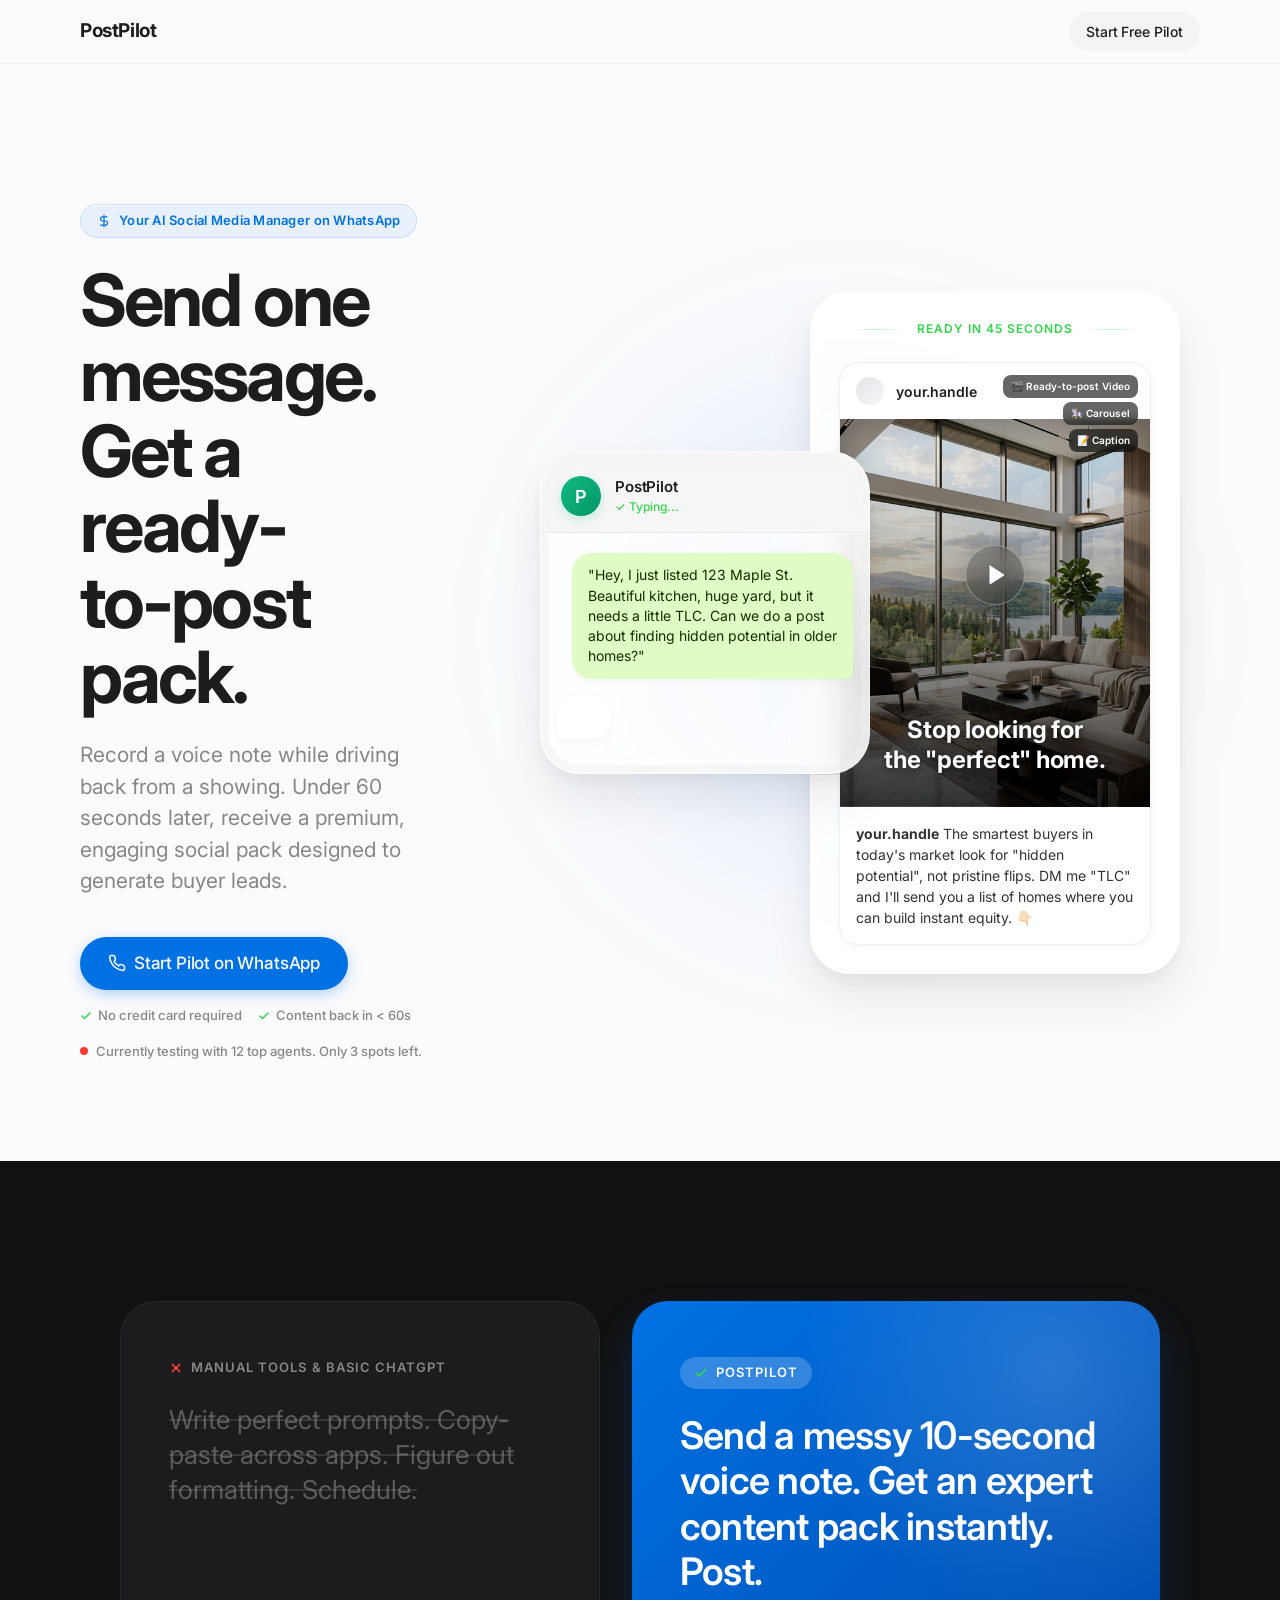
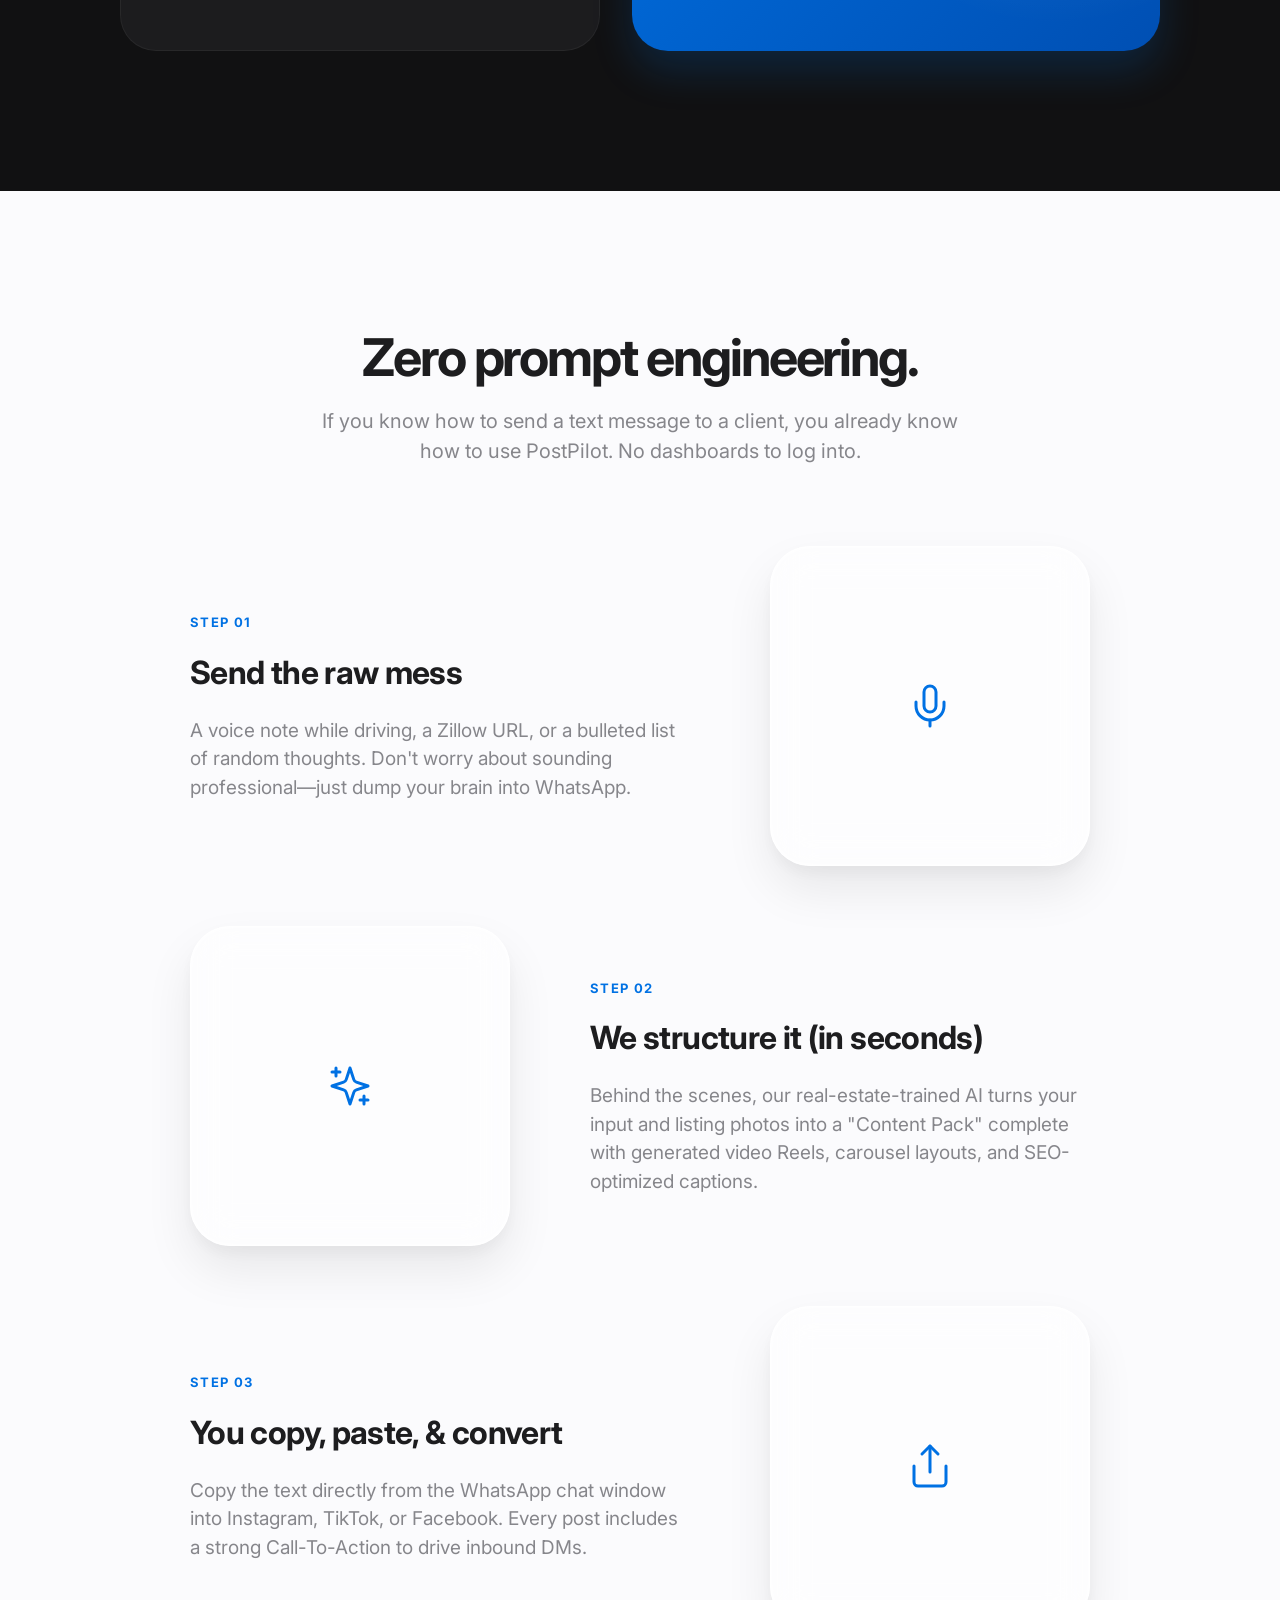
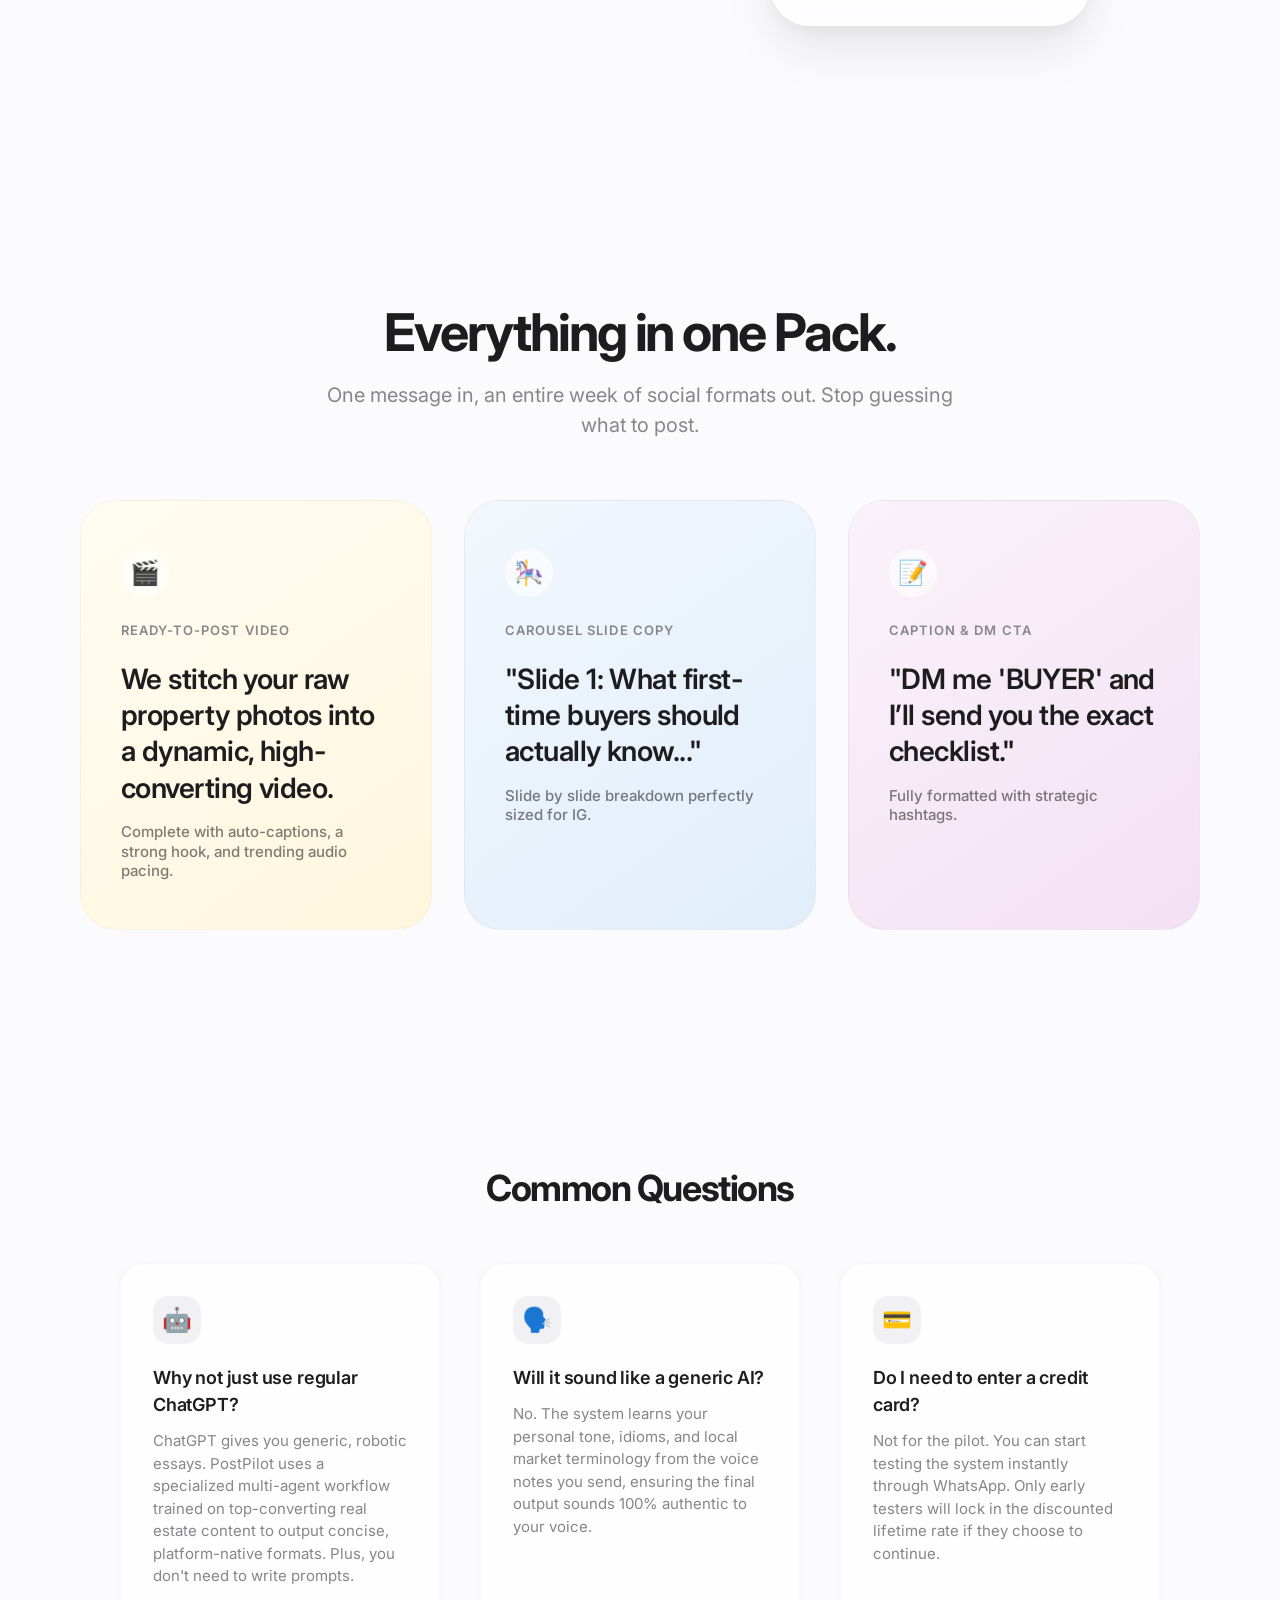
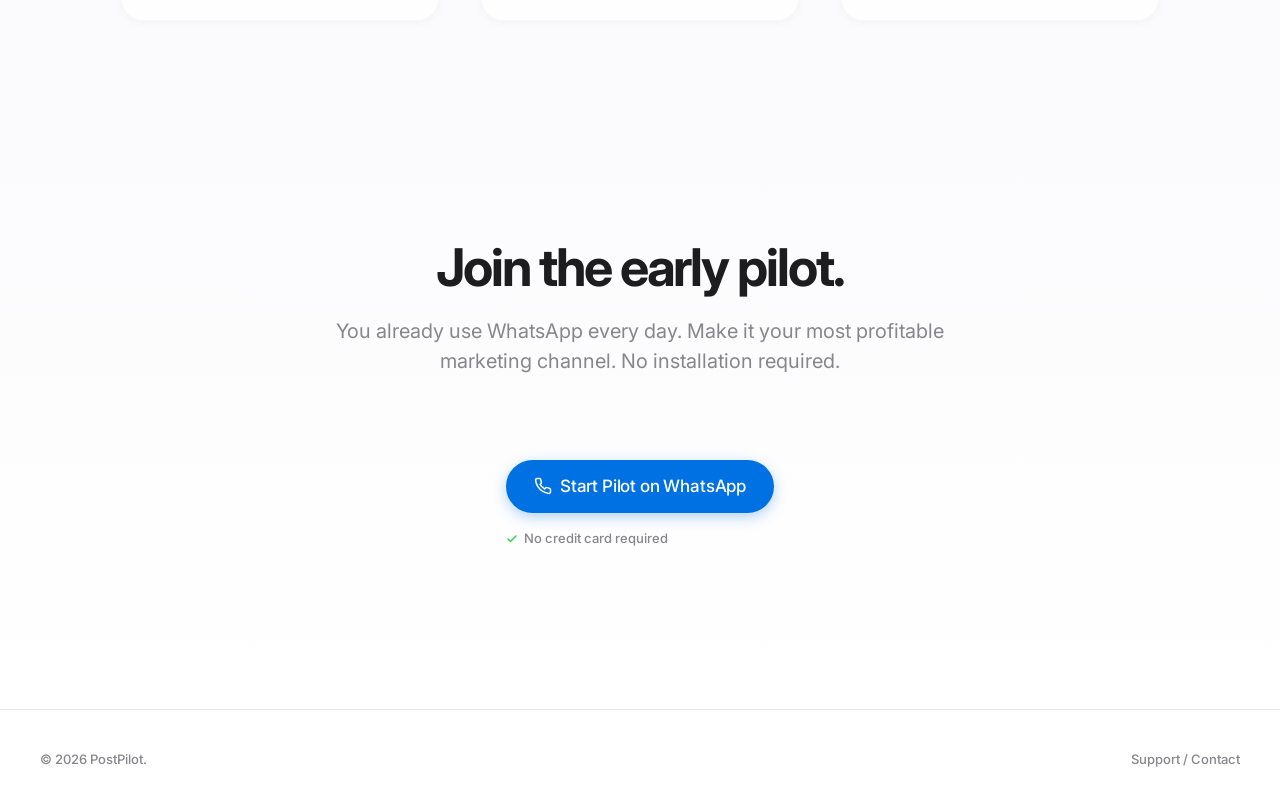
==== landing/index.html @ 08572b43 "Rename brand from Signal for Agents to PostPilot — initial commit with landing page Co-Authored-By: " ====
<!doctype html>
<html lang="en">
  <head>
    <meta charset="UTF-8" />

    <!-- Google tag (gtag.js) -->
    <script
      async
      src="https://www.googletagmanager.com/gtag/js?id=G-S0TTEMR5FY"
    ></script>
    <script>
      window.dataLayer = window.dataLayer || [];
      function gtag() {
        dataLayer.push(arguments);
      }
      gtag("js", new Date());
      gtag("config", "G-S0TTEMR5FY");
    </script>

    <meta name="viewport" content="width=device-width, initial-scale=1.0" />
    <title>PostPilot — Your AI Social Media Manager on WhatsApp</title>
    <meta
      name="description"
      content="Send one WhatsApp voice note, get a ready-to-post content pack in under 60 seconds. Video Reels, carousels, captions — all optimized for real estate lead generation. No prompts, no dashboards."
    />
    <meta
      name="keywords"
      content="real estate social media, AI content for realtors, WhatsApp marketing, real estate agent tools, social media content pack, real estate lead generation"
    />
    <meta name="author" content="PostPilot" />
    <meta name="robots" content="index, follow" />

    <!-- Canonical URL — TODO: replace with your production domain -->
    <link rel="canonical" href="https://www.yoursite.com/" />

    <!-- Favicon — TODO: replace with your logo -->
    <link rel="icon" type="image/png" href="./assets/favicon.png" />
    <link rel="apple-touch-icon" href="./assets/apple-touch-icon.png" />

    <!-- Open Graph / Facebook / LinkedIn / iMessage -->
    <meta property="og:type" content="website" />
    <meta property="og:url" content="https://www.yoursite.com/" />
    <meta
      property="og:title"
      content="PostPilot — AI Content Packs via WhatsApp"
    />
    <meta
      property="og:description"
      content="Stop writing prompts. Send a voice note on WhatsApp, get a premium content pack back in 60 seconds — video Reels, carousels, and captions ready to post."
    />
    <meta
      property="og:image"
      content="https://www.yoursite.com/assets/og-share-image.png"
    />
    <meta property="og:image:width" content="1200" />
    <meta property="og:image:height" content="630" />
    <meta property="og:site_name" content="PostPilot" />
    <meta property="og:locale" content="en_US" />

    <!-- Twitter Card -->
    <meta name="twitter:card" content="summary_large_image" />
    <meta
      name="twitter:title"
      content="PostPilot — AI Content Packs via WhatsApp"
    />
    <meta
      name="twitter:description"
      content="Voice note in → content pack out. The easiest way for real estate agents to create social media content that drives leads."
    />
    <meta
      name="twitter:image"
      content="https://www.yoursite.com/assets/og-share-image.png"
    />

    <!-- Google Fonts -->
    <link rel="preconnect" href="https://fonts.googleapis.com" />
    <link rel="preconnect" href="https://fonts.gstatic.com" crossorigin />
    <link
      href="https://fonts.googleapis.com/css2?family=Inter:wght@400;500;600;700&display=swap"
      rel="stylesheet"
    />
    <link rel="stylesheet" href="./styles.css" />
  </head>
  <body>
    <!-- Navigation -->
    <nav class="nav-bar">
      <div class="nav-container">
        <div class="logo">PostPilot</div>
        <a
          href="https://wa.me/15551234567?text=Hi,%20I'd%20love%20pilot%20access!"
          target="_blank"
          rel="noopener noreferrer"
          class="button button-small button-secondary"
          >Start Free Pilot</a
        >
      </div>
    </nav>

    <main>
      <!-- Hero Section -->
      <section class="hero-section">
        <div class="hero-split-container">
          <div class="hero-content">
            <div class="pill-badge">
              <svg
                width="14"
                height="14"
                viewBox="0 0 24 24"
                fill="none"
                stroke="currentColor"
                stroke-width="2"
                stroke-linecap="round"
                stroke-linejoin="round"
              >
                <path
                  d="M12 2v20M17 5H9.5a3.5 3.5 0 0 0 0 7h5a3.5 3.5 0 0 1 0 7H6"
                />
              </svg>
              Your AI Social Media Manager on WhatsApp
            </div>
            <h1 class="hero-heading">
              Send one message.<br />Get a ready-<br />to-post pack.
            </h1>
            <p class="hero-subhead">
              Record a voice note while driving back from a showing. Under 60
              seconds later, receive a premium, engaging social pack designed to
              generate buyer leads.
            </p>
            <div class="hero-actions-wrapper">
              <div class="hero-actions">
                <a
                  href="https://wa.me/15551234567?text=Hi,%20I'd%20love%20pilot%20access!"
                  target="_blank"
                  rel="noopener noreferrer"
                  class="button button-primary"
                >
                  <svg
                    width="18"
                    height="18"
                    viewBox="0 0 24 24"
                    fill="none"
                    stroke="currentColor"
                    stroke-width="2"
                    stroke-linecap="round"
                    stroke-linejoin="round"
                    style="margin-right: 8px"
                  >
                    <path
                      d="M22 16.92v3a2 2 0 0 1-2.18 2 19.79 19.79 0 0 1-8.63-3.07 19.5 19.5 0 0 1-6-6 19.79 19.79 0 0 1-3.07-8.67A2 2 0 0 1 4.11 2h3a2 2 0 0 1 2 1.72 12.84 12.84 0 0 0 .7 2.81 2 2 0 0 1-.45 2.11L8.09 9.91a16 16 0 0 0 6 6l1.27-1.27a2 2 0 0 1 2.11-.45 12.84 12.84 0 0 0 2.81.7A2 2 0 0 1 22 16.92z"
                    ></path>
                  </svg>
                  Start Pilot on WhatsApp
                </a>
              </div>
              <div class="trust-bullets">
                <span
                  ><svg
                    width="12"
                    height="12"
                    viewBox="0 0 24 24"
                    fill="none"
                    stroke="currentColor"
                    stroke-width="3"
                    stroke-linecap="round"
                    stroke-linejoin="round"
                  >
                    <polyline points="20 6 9 17 4 12"></polyline>
                  </svg>
                  No credit card required</span
                >
                <span
                  ><svg
                    width="12"
                    height="12"
                    viewBox="0 0 24 24"
                    fill="none"
                    stroke="currentColor"
                    stroke-width="3"
                    stroke-linecap="round"
                    stroke-linejoin="round"
                  >
                    <polyline points="20 6 9 17 4 12"></polyline>
                  </svg>
                  Content back in < 60s</span
                >
              </div>
              <p class="scarcity-text">
                <span class="pulse-dot"></span>
                Currently testing with 12 top agents. Only 3 spots left.
              </p>
            </div>
          </div>

          <div class="hero-visual">
            <div class="visual-container">
              <!-- Left: Phone Input Mockup -->
              <div class="whatsapp-mock">
                <div class="chat-header">
                  <div class="avatar">P</div>
                  <div class="contact-info">
                    <span class="name">PostPilot</span>
                    <span
                      class="status"
                      style="color: #32d74b; font-weight: 500"
                      >✓ Typing...</span
                    >
                  </div>
                </div>
                <div class="chat-body">
                  <div class="message out">
                    "Hey, I just listed 123 Maple St. Beautiful kitchen, huge
                    yard, but it needs a little TLC. Can we do a post about
                    finding hidden potential in older homes?"
                  </div>
                  <div class="message in typing">
                    <span class="dot"></span><span class="dot"></span
                    ><span class="dot"></span>
                  </div>
                </div>
              </div>

              <!-- Right: Premium Output Mockup -->
              <div class="output-mock">
                <div class="content-pack-label">Ready in 45 seconds</div>
                <div class="mock-post">
                  <div class="pack-deliverables">
                    <span class="del-badge">🎬 Ready-to-post Video</span>
                    <span class="del-badge">🎠 Carousel</span>
                    <span class="del-badge">📝 Caption</span>
                  </div>
                  <div class="post-header">
                    <div class="post-avatar"></div>
                    <span class="post-username">your.handle</span>
                  </div>
                  <div class="post-image">
                    <div
                      class="play-icon"
                      style="
                        margin-bottom: auto;
                        margin-top: auto;
                        width: 60px;
                        height: 60px;
                        background: rgba(0, 0, 0, 0.25);
                        border-radius: 50%;
                        display: flex;
                        align-items: center;
                        justify-content: center;
                        backdrop-filter: blur(12px);
                        -webkit-backdrop-filter: blur(12px);
                        border: 1px solid rgba(255, 255, 255, 0.3);
                        box-shadow: 0 8px 32px rgba(0, 0, 0, 0.3);
                      "
                    >
                      <svg
                        width="24"
                        height="24"
                        viewBox="0 0 24 24"
                        fill="white"
                        stroke="white"
                        stroke-width="1"
                        stroke-linecap="round"
                        stroke-linejoin="round"
                        style="transform: translateX(2px)"
                      >
                        <polygon points="5 3 19 12 5 21 5 3"></polygon>
                      </svg>
                    </div>
                    <h2
                      style="
                        text-shadow:
                          0 4px 24px rgba(0, 0, 0, 0.8),
                          0 1px 4px rgba(0, 0, 0, 0.5);
                      "
                    >
                      Stop looking for<br />the "perfect" home.
                    </h2>
                  </div>
                  <div class="post-caption-box">
                    <p>
                      <strong>your.handle</strong> The smartest buyers in
                      today's market look for "hidden potential", not pristine
                      flips. DM me "TLC" and I'll send you a list of homes where
                      you can build instant equity. 👇🏻
                    </p>
                  </div>
                </div>
              </div>
            </div>
          </div>
        </div>
      </section>

      <!-- Differentiation Section -->
      <section class="differentiation-section">
        <div class="diff-container animate-on-scroll">
          <div class="diff-card old-way">
            <span
              class="tag"
              style="display: flex; align-items: center; gap: 8px"
            >
              <svg
                width="14"
                height="14"
                viewBox="0 0 24 24"
                fill="none"
                stroke="#ff453a"
                stroke-width="3"
                stroke-linecap="round"
                stroke-linejoin="round"
              >
                <line x1="18" y1="6" x2="6" y2="18"></line>
                <line x1="6" y1="6" x2="18" y2="18"></line>
              </svg>
              Manual Tools & Basic ChatGPT
            </span>
            <h3
              style="
                opacity: 0.6;
                text-decoration: line-through;
                text-decoration-color: rgba(255, 255, 255, 0.2);
              "
            >
              Write perfect prompts. Copy-paste across apps. Figure out
              formatting. Schedule.
            </h3>
          </div>
          <div class="diff-card new-way">
            <span
              class="tag tag-accent"
              style="display: inline-flex; align-items: center; gap: 8px"
            >
              <svg
                width="14"
                height="14"
                viewBox="0 0 24 24"
                fill="none"
                stroke="#32d74b"
                stroke-width="3"
                stroke-linecap="round"
                stroke-linejoin="round"
              >
                <polyline points="20 6 9 17 4 12"></polyline>
              </svg>
              PostPilot
            </span>
            <h3>
              Send a messy 10-second voice note. Get an expert content pack
              instantly. Post.
            </h3>
          </div>
        </div>
      </section>

      <!-- How It Works Section (Redesigned Z-Pattern) -->
      <section id="how-it-works" class="steps-section layout-container">
        <div class="section-intro animate-on-scroll">
          <h2 class="section-heading">Zero prompt engineering.</h2>
          <p class="section-subhead">
            If you know how to send a text message to a client, you already know
            how to use PostPilot. No dashboards to log into.
          </p>
        </div>

        <div class="steps-linear">
          <!-- Step 1 -->
          <div class="step-row animate-on-scroll">
            <div class="step-content">
              <div class="step-number">Step 01</div>
              <h3>Send the raw mess</h3>
              <p>
                A voice note while driving, a Zillow URL, or a bulleted list of
                random thoughts. Don't worry about sounding professional—just
                dump your brain into WhatsApp.
              </p>
            </div>
            <div class="step-visual glass-panel">
              <svg
                width="48"
                height="48"
                viewBox="0 0 24 24"
                fill="none"
                stroke="var(--accent-color)"
                stroke-width="1.5"
                stroke-linecap="round"
                stroke-linejoin="round"
              >
                <path
                  d="M12 2a3 3 0 0 0-3 3v7a3 3 0 0 0 6 0V5a3 3 0 0 0-3-3Z"
                ></path>
                <path d="M19 10v2a7 7 0 0 1-14 0v-2"></path>
                <line x1="12" y1="19" x2="12" y2="22"></line>
              </svg>
            </div>
          </div>

          <!-- Step 2 -->
          <div class="step-row reverse animate-on-scroll">
            <div class="step-content">
              <div class="step-number">Step 02</div>
              <h3>We structure it (in seconds)</h3>
              <p>
                Behind the scenes, our real-estate-trained AI turns your input
                and listing photos into a "Content Pack" complete with generated
                video Reels, carousel layouts, and SEO-optimized captions.
              </p>
            </div>
            <div class="step-visual glass-panel">
              <svg
                width="48"
                height="48"
                viewBox="0 0 24 24"
                fill="none"
                stroke="var(--accent-color)"
                stroke-width="1.5"
                stroke-linecap="round"
                stroke-linejoin="round"
              >
                <path
                  d="m12 3-1.912 5.813a2 2 0 0 1-1.275 1.275L3 12l5.813 1.912a2 2 0 0 1 1.275 1.275L12 21l1.912-5.813a2 2 0 0 1 1.275-1.275L21 12l-5.813-1.912a2 2 0 0 1-1.275-1.275L12 3Z"
                ></path>
                <path d="M5 3v4"></path>
                <path d="M19 17v4"></path>
                <path d="M3 5h4"></path>
                <path d="M17 19h4"></path>
              </svg>
            </div>
          </div>

          <!-- Step 3 -->
          <div class="step-row animate-on-scroll">
            <div class="step-content">
              <div class="step-number">Step 03</div>
              <h3>You copy, paste, & convert</h3>
              <p>
                Copy the text directly from the WhatsApp chat window into
                Instagram, TikTok, or Facebook. Every post includes a strong
                Call-To-Action to drive inbound DMs.
              </p>
            </div>
            <div class="step-visual glass-panel">
              <svg
                width="48"
                height="48"
                viewBox="0 0 24 24"
                fill="none"
                stroke="var(--accent-color)"
                stroke-width="1.5"
                stroke-linecap="round"
                stroke-linejoin="round"
              >
                <path d="M4 12v8a2 2 0 0 0 2 2h12a2 2 0 0 0 2-2v-8"></path>
                <polyline points="16 6 12 2 8 6"></polyline>
                <line x1="12" y1="2" x2="12" y2="15"></line>
              </svg>
            </div>
          </div>
        </div>
      </section>

      <!-- Content Feel / Showcase Section -->
      <section class="content-feel-section layout-container">
        <div class="section-intro animate-on-scroll">
          <h2 class="section-heading">Everything in one Pack.</h2>
          <p class="section-subhead">
            One message in, an entire week of social formats out. Stop guessing
            what to post.
          </p>
        </div>

        <div class="gallery-grid animate-on-scroll">
          <div class="gallery-item hook">
            <div class="icon-circle">🎬</div>
            <span class="content-type">Ready-to-Post Video</span>
            <blockquote>
              We stitch your raw property photos into a dynamic, high-converting
              video.
              <span class="sub-quote"
                >Complete with auto-captions, a strong hook, and trending audio
                pacing.</span
              >
            </blockquote>
          </div>
          <div class="gallery-item carousel">
            <div class="icon-circle">🎠</div>
            <span class="content-type">Carousel Slide Copy</span>
            <blockquote>
              "Slide 1: What first-time buyers should actually know..."
              <span class="sub-quote"
                >Slide by slide breakdown perfectly sized for IG.</span
              >
            </blockquote>
          </div>
          <div class="gallery-item story">
            <div class="icon-circle">📝</div>
            <span class="content-type">Caption & DM CTA</span>
            <blockquote>
              "DM me 'BUYER' and I’ll send you the exact checklist."
              <span class="sub-quote"
                >Fully formatted with strategic hashtags.</span
              >
            </blockquote>
          </div>
        </div>
      </section>

      <!-- Micro FAQ Section -->
      <section class="faq-section layout-container animate-on-scroll">
        <div class="faq-content">
          <h2
            class="section-heading"
            style="font-size: 36px; text-align: center; margin-bottom: 56px"
          >
            Common Questions
          </h2>
          <div class="faq-grid">
            <div class="faq-item">
              <div class="faq-icon">🤖</div>
              <h4>Why not just use regular ChatGPT?</h4>
              <p>
                ChatGPT gives you generic, robotic essays. PostPilot uses a
                specialized multi-agent workflow trained on top-converting real
                estate content to output concise, platform-native formats. Plus,
                you don't need to write prompts.
              </p>
            </div>
            <div class="faq-item">
              <div class="faq-icon">🗣️</div>
              <h4>Will it sound like a generic AI?</h4>
              <p>
                No. The system learns your personal tone, idioms, and local
                market terminology from the voice notes you send, ensuring the
                final output sounds 100% authentic to your voice.
              </p>
            </div>
            <div class="faq-item">
              <div class="faq-icon">💳</div>
              <h4>Do I need to enter a credit card?</h4>
              <p>
                Not for the pilot. You can start testing the system instantly
                through WhatsApp. Only early testers will lock in the discounted
                lifetime rate if they choose to continue.
              </p>
            </div>
          </div>
        </div>
      </section>

      <!-- Closing CTA Section -->
      <section class="cta-section animate-on-scroll">
        <div class="cta-content">
          <h2 class="section-heading">Join the early pilot.</h2>
          <p class="section-subhead">
            You already use WhatsApp every day. Make it your most profitable
            marketing channel. No installation required.
          </p>
          <div class="hero-actions-wrapper" style="animation: none; opacity: 1">
            <div class="hero-actions" style="animation: none; opacity: 1">
              <a
                href="https://wa.me/15551234567?text=Hi,%20I'd%20love%20pilot%20access!"
                target="_blank"
                rel="noopener noreferrer"
                class="button button-primary"
              >
                <svg
                  width="18"
                  height="18"
                  viewBox="0 0 24 24"
                  fill="none"
                  stroke="currentColor"
                  stroke-width="2"
                  stroke-linecap="round"
                  stroke-linejoin="round"
                  style="margin-right: 8px"
                >
                  <path
                    d="M22 16.92v3a2 2 0 0 1-2.18 2 19.79 19.79 0 0 1-8.63-3.07 19.5 19.5 0 0 1-6-6 19.79 19.79 0 0 1-3.07-8.67A2 2 0 0 1 4.11 2h3a2 2 0 0 1 2 1.72 12.84 12.84 0 0 0 .7 2.81 2 2 0 0 1-.45 2.11L8.09 9.91a16 16 0 0 0 6 6l1.27-1.27a2 2 0 0 1 2.11-.45 12.84 12.84 0 0 0 2.81.7A2 2 0 0 1 22 16.92z"
                  ></path>
                </svg>
                Start Pilot on WhatsApp
              </a>
            </div>
            <div class="trust-bullets">
              <span
                ><svg
                  width="12"
                  height="12"
                  viewBox="0 0 24 24"
                  fill="none"
                  stroke="currentColor"
                  stroke-width="3"
                  stroke-linecap="round"
                  stroke-linejoin="round"
                >
                  <polyline points="20 6 9 17 4 12"></polyline>
                </svg>
                No credit card required</span
              >
            </div>
          </div>
        </div>
      </section>
    </main>

    <!-- Footer -->
    <footer class="footer">
      <div class="footer-content">
        <span>&copy; 2026 PostPilot.</span>
        <a
          href="https://wa.me/15551234567"
          target="_blank"
          rel="noopener noreferrer"
          class="footer-link"
          >Support / Contact</a
        >
      </div>
    </footer>

    <!-- Intersection Observer Script for Scroll Animations -->
    <script>
      document.addEventListener("DOMContentLoaded", () => {
        const observer = new IntersectionObserver(
          (entries) => {
            entries.forEach((entry) => {
              if (entry.isIntersecting) {
                entry.target.classList.add("is-visible");
                observer.unobserve(entry.target);
              }
            });
          },
          {
            threshold: 0.1,
            rootMargin: "0px 0px -50px 0px",
          },
        );

        document.querySelectorAll(".animate-on-scroll").forEach((el) => {
          observer.observe(el);
        });
      });
    </script>
  </body>
</html>
---- landing/styles.css ----
:root {
  --bg-color: #fbfbfd;
  --text-primary: #1d1d1f;
  --text-secondary: #86868b;
  --accent-color: #0071e3;
  --accent-hover: #0077ed;
  --surface-color: rgba(255, 255, 255, 0.7);
  --border-color: #d2d2d7;
  --font-family:
    "Inter", -apple-system, BlinkMacSystemFont, "Segoe UI", Roboto, Helvetica,
    Arial, sans-serif;
  --shadow-sm: 0 2px 8px rgba(0, 0, 0, 0.04);
  --shadow-md: 0 8px 24px rgba(0, 0, 0, 0.05), 0 2px 8px rgba(0, 0, 0, 0.02);
  --shadow-lg: 0 24px 48px rgba(0, 0, 0, 0.08), 0 8px 16px rgba(0, 0, 0, 0.04);
}

* {
  box-sizing: border-box;
  margin: 0;
  padding: 0;
}

html {
  font-family: var(--font-family);
  background-color: var(--bg-color);
  color: var(--text-primary);
  -webkit-font-smoothing: antialiased;
  -moz-osx-font-smoothing: grayscale;
  scroll-behavior: smooth;
}

body {
  line-height: 1.5;
  padding-top: 64px;
  background: var(--bg-color);
  overflow-x: hidden;
}

a {
  text-decoration: none;
  color: inherit;
}

/* Animations */
@keyframes fadeUp {
  from {
    opacity: 0;
    transform: translateY(20px);
  }
  to {
    opacity: 1;
    transform: translateY(0);
  }
}

@keyframes float {
  0% {
    transform: translateY(0px);
  }
  50% {
    transform: translateY(-12px);
  }
  100% {
    transform: translateY(0px);
  }
}

@keyframes floatAlt {
  0% {
    transform: translateY(-10px);
  }
  50% {
    transform: translateY(10px);
  }
  100% {
    transform: translateY(-10px);
  }
}

@keyframes pulse {
  0% {
    transform: scale(0.95);
    box-shadow: 0 0 0 0 rgba(50, 215, 75, 0.7);
  }
  70% {
    transform: scale(1);
    box-shadow: 0 0 0 6px rgba(50, 215, 75, 0);
  }
  100% {
    transform: scale(0.95);
    box-shadow: 0 0 0 0 rgba(50, 215, 75, 0);
  }
}

.animate-on-scroll {
  opacity: 0;
  transform: translateY(30px);
  transition:
    opacity 0.8s cubic-bezier(0.16, 1, 0.3, 1),
    transform 0.8s cubic-bezier(0.16, 1, 0.3, 1);
}

.animate-on-scroll.is-visible {
  opacity: 1;
  transform: translateY(0);
}

/* Typography & Badges */
.tag,
.content-type,
.step-number,
.content-pack-label {
  font-size: 13px;
  font-weight: 600;
  text-transform: uppercase;
  letter-spacing: 0.08em;
  color: var(--text-secondary);
}

.pill-badge {
  display: inline-flex;
  align-items: center;
  gap: 8px;
  padding: 6px 16px;
  background: rgba(0, 113, 227, 0.08);
  color: var(--accent-color);
  border-radius: 980px;
  font-size: 13px;
  font-weight: 600;
  letter-spacing: 0.02em;
  margin-bottom: 24px;
  border: 1px solid rgba(0, 113, 227, 0.15);
  box-shadow: inset 0 1px 0 rgba(255, 255, 255, 0.8);
}

.trust-bullets {
  display: flex;
  justify-content: center;
  gap: 16px;
  margin-top: 16px;
  font-size: 13px;
  font-weight: 500;
  color: var(--text-secondary);
}

.trust-bullets span {
  display: flex;
  align-items: center;
  gap: 6px;
}

.trust-bullets svg {
  color: #32d74b;
}

.section-heading {
  font-size: 52px;
  font-weight: 700;
  letter-spacing: -0.04em;
  line-height: 1.05;
  margin-bottom: 20px;
}

.section-subhead {
  font-size: 20px;
  font-weight: 400;
  color: var(--text-secondary);
  max-width: 640px;
  margin: 0 auto 60px;
  line-height: 1.5;
}

.scarcity-text {
  font-size: 13px;
  font-weight: 500;
  color: var(--text-secondary);
  display: flex;
  align-items: center;
  justify-content: flex-start;
  gap: 8px;
  margin-top: 16px;
}

.pulse-dot {
  width: 8px;
  height: 8px;
  background-color: #ff3b30;
  border-radius: 50%;
  display: inline-block;
  animation: pulse 2s infinite;
}

/* Buttons */
.button {
  display: inline-flex;
  align-items: center;
  justify-content: center;
  font-size: 17px;
  font-weight: 500;
  border-radius: 980px;
  padding: 14px 28px;
  transition: all 0.2s cubic-bezier(0.16, 1, 0.3, 1);
  cursor: pointer;
  letter-spacing: -0.01em;
}

.button:active {
  transform: translateY(2px) scale(0.98) !important;
}

.button-small {
  font-size: 14px;
  padding: 8px 16px;
}

.button-primary {
  background-color: var(--accent-color);
  color: #fff;
  box-shadow: 0 4px 14px rgba(0, 113, 227, 0.3);
}

.button-primary:hover {
  background-color: var(--accent-hover);
  transform: scale(1.02);
  box-shadow: 0 6px 20px rgba(0, 113, 227, 0.4);
}

.button-secondary {
  background-color: rgba(0, 0, 0, 0.03);
  color: var(--text-primary);
  border: 1px solid transparent;
}

.button-secondary:hover {
  background-color: rgba(0, 0, 0, 0.06);
  transform: scale(1.02);
}

/* Navigation */
.nav-bar {
  position: fixed;
  top: 0;
  left: 0;
  right: 0;
  height: 64px;
  background-color: rgba(251, 251, 253, 0.7);
  backdrop-filter: saturate(180%) blur(20px);
  -webkit-backdrop-filter: saturate(180%) blur(20px);
  border-bottom: 1px solid rgba(0, 0, 0, 0.05);
  z-index: 100;
  display: flex;
  align-items: center;
}

.nav-container {
  width: 100%;
  max-width: 1200px;
  margin: 0 auto;
  padding: 0 40px;
  display: flex;
  justify-content: space-between;
  align-items: center;
}

.logo {
  font-size: 19px;
  font-weight: 700;
  letter-spacing: -0.02em;
}

/* Layout Container */
.layout-container {
  max-width: 1200px;
  margin: 0 auto;
  padding: 140px 40px;
}

/* Hero Section */
.hero-section {
  padding: 140px 40px 100px;
  max-width: 1200px;
  margin: 0 auto;
  position: relative;
}

.hero-split-container {
  display: grid;
  grid-template-columns: 1fr 1fr;
  gap: 60px;
  align-items: center;
}

.hero-content {
  text-align: left;
}

.hero-heading {
  font-size: 72px;
  font-weight: 700;
  letter-spacing: -0.04em;
  line-height: 1.05;
  margin: 0 0 24px;
  animation: fadeUp 1s cubic-bezier(0.16, 1, 0.3, 1) forwards;
}

.hero-subhead {
  font-size: 21px;
  color: var(--text-secondary);
  max-width: 540px;
  margin: 0 0 40px;
  line-height: 1.5;
  opacity: 0;
  animation: fadeUp 1s cubic-bezier(0.16, 1, 0.3, 1) 0.15s forwards;
}

.hero-actions-wrapper {
  opacity: 0;
  animation: fadeUp 1s cubic-bezier(0.16, 1, 0.3, 1) 0.3s forwards;
}

.hero-actions {
  display: flex;
  align-items: center;
  gap: 16px;
}

.hero-actions-wrapper .trust-bullets {
  justify-content: flex-start;
}

/* Hero Visual Mockups */
.hero-visual {
  display: flex;
  justify-content: center;
  opacity: 0;
  animation: fadeUp 1.2s cubic-bezier(0.16, 1, 0.3, 1) 0.4s forwards;
}

.visual-container {
  display: flex;
  align-items: center;
  justify-content: center;
  position: relative;
  width: 100%;
}

.visual-container::before {
  content: "";
  position: absolute;
  top: 50%;
  left: 50%;
  transform: translate(-50%, -50%);
  width: 100%;
  height: 100%;
  background: radial-gradient(
    circle,
    rgba(0, 113, 227, 0.15) 0%,
    rgba(251, 251, 253, 0) 70%
  );
  z-index: 0;
  filter: blur(60px);
}

.whatsapp-mock {
  width: 330px;
  background: rgba(255, 255, 255, 0.85);
  backdrop-filter: blur(20px);
  -webkit-backdrop-filter: blur(20px);
  border-radius: 40px;
  box-shadow: var(--shadow-lg);
  overflow: hidden;
  border: 1px solid rgba(255, 255, 255, 0.6);
  z-index: 2;
  position: relative;
  right: -40px;
  transform: translateY(-20px);
  animation: float 6s ease-in-out infinite;
  box-shadow:
    inset 0 0 0 8px rgba(240, 240, 240, 0.5),
    var(--shadow-lg);
}

.chat-header {
  background: rgba(246, 246, 246, 0.9);
  padding: 24px 20px 16px;
  display: flex;
  align-items: center;
  gap: 14px;
  border-bottom: 1px solid rgba(0, 0, 0, 0.05);
  backdrop-filter: blur(10px);
}

.avatar {
  width: 40px;
  height: 40px;
  background: linear-gradient(135deg, #10b981, #059669);
  color: white;
  border-radius: 50%;
  display: flex;
  align-items: center;
  justify-content: center;
  font-weight: 600;
  font-size: 18px;
  box-shadow: 0 4px 12px rgba(16, 185, 129, 0.2);
}

.contact-info {
  display: flex;
  flex-direction: column;
}

.name {
  font-weight: 600;
  font-size: 15px;
  letter-spacing: -0.01em;
}

.status {
  font-size: 12px;
  color: var(--text-secondary);
}

.chat-body {
  padding: 20px 16px 32px;
  background: transparent;
  min-height: 240px;
  display: flex;
  flex-direction: column;
  gap: 16px;
}

.message {
  padding: 12px 16px;
  border-radius: 20px;
  font-size: 14px;
  max-width: 95%;
  line-height: 1.45;
  box-shadow: var(--shadow-sm);
}

.message.out {
  background: #e1fbc5;
  align-self: flex-end;
  border-bottom-right-radius: 6px;
  color: #112f00;
}

.message.in {
  background: #ffffff;
  align-self: flex-start;
  border-bottom-left-radius: 6px;
}

.dot {
  display: inline-block;
  width: 5px;
  height: 5px;
  background: var(--text-secondary);
  border-radius: 50%;
  margin-right: 4px;
  animation: typing 1.4s infinite ease-in-out both;
}
.dot:nth-child(1) {
  animation-delay: -0.32s;
}
.dot:nth-child(2) {
  animation-delay: -0.16s;
}
.dot:last-child {
  margin-right: 0;
}
@keyframes typing {
  0%,
  80%,
  100% {
    transform: scale(0);
    opacity: 0.5;
  }
  40% {
    transform: scale(1);
    opacity: 1;
  }
}

.output-mock {
  width: 370px;
  background: rgba(255, 255, 255, 0.9);
  backdrop-filter: blur(20px);
  -webkit-backdrop-filter: blur(20px);
  border-radius: 40px;
  box-shadow: var(--shadow-lg);
  padding: 28px;
  border: 1px solid rgba(255, 255, 255, 0.8);
  z-index: 1;
  position: relative;
  left: -20px;
  animation: floatAlt 7s ease-in-out infinite;
}

.content-pack-label {
  margin-bottom: 24px;
  text-align: center;
  color: #32d74b;
  display: flex;
  align-items: center;
  justify-content: center;
  font-size: 12px;
}

.content-pack-label::before,
.content-pack-label::after {
  content: "";
  flex: 1;
  height: 1px;
  background: linear-gradient(
    90deg,
    rgba(50, 215, 75, 0),
    rgba(50, 215, 75, 0.3) 50%,
    rgba(50, 215, 75, 0)
  );
  margin: 0 12px;
}

.mock-post {
  border: 1px solid rgba(0, 0, 0, 0.06);
  border-radius: 20px;
  overflow: hidden;
  background: #fff;
  box-shadow: var(--shadow-sm);
  position: relative;
}

.pack-deliverables {
  position: absolute;
  top: 12px;
  right: 12px;
  display: flex;
  flex-direction: column;
  gap: 4px;
  align-items: flex-end;
  z-index: 10;
}

.del-badge {
  background: rgba(0, 0, 0, 0.6);
  color: white;
  font-size: 10px;
  font-weight: 600;
  padding: 4px 8px;
  border-radius: 8px;
  backdrop-filter: blur(4px);
}

.post-header {
  padding: 14px 16px;
  display: flex;
  align-items: center;
  gap: 12px;
}

.post-avatar {
  width: 28px;
  height: 28px;
  border-radius: 50%;
  background: linear-gradient(135deg, #e5e5ea, #f5f5f7);
}

.post-username {
  font-size: 14px;
  font-weight: 600;
  letter-spacing: -0.01em;
}

.post-image {
  background:
    linear-gradient(to bottom, rgba(0, 0, 0, 0) 0%, rgba(0, 0, 0, 0.7) 100%),
    url("./assets/demo-house.png");
  background-size: cover;
  background-position: center;
  color: white;
  padding: 32px 24px;
  display: flex;
  flex-direction: column;
  align-items: center;
  justify-content: flex-end;
  text-align: center;
  aspect-ratio: 4/5;
  box-shadow: inset 0 0 40px rgba(0, 0, 0, 0.4);
}

.post-image h2 {
  font-size: 24px;
  line-height: 1.25;
  letter-spacing: -0.01em;
  font-weight: 700;
  margin-top: 16px;
}

.post-caption-box {
  padding: 16px;
  font-size: 14px;
  line-height: 1.5;
  color: #333;
}

/* Differentiation Section */
.differentiation-section {
  padding: 140px 40px;
  background: #111112;
  color: #ffffff;
}

.diff-container {
  max-width: 1040px;
  margin: 0 auto;
  display: grid;
  grid-template-columns: 1fr 1.1fr;
  gap: 32px;
}

.diff-card {
  padding: 56px 48px;
  border-radius: 36px;
  transition:
    transform 0.4s cubic-bezier(0.16, 1, 0.3, 1),
    box-shadow 0.4s ease;
}

.diff-card:hover {
  transform: translateY(-4px);
}

.diff-card.old-way {
  background: #1c1c1e;
  border: 1px solid rgba(255, 255, 255, 0.05);
  color: #86868b;
}

.diff-card.old-way h3 {
  font-size: 26px;
  font-weight: 400;
  line-height: 1.35;
  margin-top: 24px;
}

.diff-card.new-way {
  background: linear-gradient(135deg, #0071e3 0%, #004fb3 100%);
  position: relative;
  overflow: hidden;
  box-shadow: 0 20px 40px rgba(0, 113, 227, 0.2);
}

.diff-card.new-way::before {
  content: "";
  position: absolute;
  top: 0;
  left: 0;
  right: 0;
  bottom: 0;
  background: radial-gradient(
    circle at 80% 20%,
    rgba(255, 255, 255, 0.15) 0%,
    rgba(255, 255, 255, 0) 50%
  );
}

.diff-card.new-way h3 {
  font-size: 38px;
  font-weight: 600;
  line-height: 1.2;
  margin-top: 24px;
  letter-spacing: -0.02em;
  position: relative;
  z-index: 1;
}

.tag-accent {
  background: rgba(255, 255, 255, 0.2);
  backdrop-filter: blur(10px);
  padding: 6px 14px;
  border-radius: 980px;
  color: #ffffff;
  position: relative;
  z-index: 1;
}

/* Steps Section */
.section-intro {
  text-align: center;
}

.steps-linear {
  max-width: 900px;
  margin: 80px auto 0;
  display: flex;
  flex-direction: column;
  gap: 60px;
}

.step-row {
  display: flex;
  align-items: center;
  gap: 80px;
}

.step-row.reverse {
  flex-direction: row-reverse;
}

.step-content {
  flex: 1;
}

.step-number {
  color: var(--accent-color);
  margin-bottom: 16px;
  display: inline-block;
  font-weight: 700;
  letter-spacing: 0.1em;
}

.step-content h3 {
  font-size: 32px;
  font-weight: 700;
  margin-bottom: 20px;
  letter-spacing: -0.02em;
}

.step-content p {
  color: var(--text-secondary);
  font-size: 19px;
  line-height: 1.5;
}

.step-visual {
  flex: 1;
  display: flex;
  align-items: center;
  justify-content: center;
  aspect-ratio: 1;
  max-width: 320px;
  border-radius: 40px;
}

.glass-panel {
  background: rgba(255, 255, 255, 0.6);
  border: 1px solid rgba(255, 255, 255, 0.8);
  backdrop-filter: blur(20px);
  -webkit-backdrop-filter: blur(20px);
  box-shadow: var(--shadow-lg);
  position: relative;
}

.glass-panel::after {
  content: "";
  position: absolute;
  inset: 0;
  border-radius: inherit;
  box-shadow: inset 0 0 0 1px rgba(255, 255, 255, 0.5);
}

/* Gallery / Content Feel */
.gallery-grid {
  display: grid;
  grid-template-columns: repeat(3, 1fr);
  gap: 32px;
}

.gallery-item {
  border-radius: 36px;
  padding: 48px 40px;
  display: flex;
  flex-direction: column;
  justify-content: flex-start;
  min-height: 400px;
  transition:
    transform 0.4s cubic-bezier(0.16, 1, 0.3, 1),
    box-shadow 0.4s ease;
  border: 1px solid rgba(0, 0, 0, 0.03);
}

.gallery-item:hover {
  transform: translateY(-4px) scale(1.01);
  box-shadow: var(--shadow-lg);
}

.icon-circle {
  width: 48px;
  height: 48px;
  border-radius: 50%;
  background: rgba(255, 255, 255, 0.6);
  display: flex;
  align-items: center;
  justify-content: center;
  font-size: 24px;
  margin-bottom: 24px;
}

.gallery-item.hook {
  background: linear-gradient(145deg, #fffcf2 0%, #fff6dd 100%);
}
.gallery-item.carousel {
  background: linear-gradient(145deg, #f2f7fd 0%, #e1eefa 100%);
}
.gallery-item.story {
  background: linear-gradient(145deg, #faf2fa 0%, #f3e1f3 100%);
}

.gallery-item blockquote {
  font-size: 28px;
  font-weight: 600;
  line-height: 1.3;
  margin-top: 20px;
  letter-spacing: -0.02em;
  color: var(--text-primary);
  display: flex;
  flex-direction: column;
  gap: 16px;
}

.sub-quote {
  font-size: 15px;
  font-weight: 500;
  color: rgba(0, 0, 0, 0.5);
  letter-spacing: 0;
}

/* FAQ Section */
.faq-section {
  background: var(--bg-color);
  padding: 100px 40px;
}
.faq-content {
  max-width: 1040px;
  margin: 0 auto;
}
.faq-grid {
  display: grid;
  grid-template-columns: repeat(3, 1fr);
  gap: 40px;
}

.faq-item {
  padding: 32px;
  background: rgba(255, 255, 255, 0.8);
  border-radius: 24px;
  box-shadow: var(--shadow-sm);
  border: 1px solid rgba(0, 0, 0, 0.03);
  transition: transform 0.2s;
}

.faq-item:hover {
  transform: translateY(-2px);
  box-shadow: var(--shadow-md);
}

.faq-icon {
  font-size: 24px;
  margin-bottom: 20px;
  display: inline-flex;
  background: #f1f1f3;
  width: 48px;
  height: 48px;
  align-items: center;
  justify-content: center;
  border-radius: 16px;
}

.faq-item h4 {
  font-size: 18px;
  font-weight: 600;
  margin-bottom: 12px;
  letter-spacing: -0.01em;
}

.faq-item p {
  font-size: 15px;
  color: var(--text-secondary);
  line-height: 1.5;
}

/* Closing CTA */
.cta-section {
  text-align: center;
  padding: 120px 40px 160px;
  background: linear-gradient(180deg, var(--bg-color) 0%, #ffffff 100%);
}

.cta-content {
  max-width: 720px;
  margin: 0 auto;
  display: flex;
  flex-direction: column;
  align-items: center;
}

.cta-section .hero-actions-wrapper {
  margin-top: 24px;
}
.cta-section .scarcity-text {
  justify-content: center;
  margin-top: 24px;
}

/* Footer */
.footer {
  padding: 40px;
  background: #ffffff;
  border-top: 1px solid rgba(0, 0, 0, 0.08);
}

.footer-content {
  max-width: 1200px;
  margin: 0 auto;
  display: flex;
  justify-content: space-between;
  color: #86868b;
  font-size: 13px;
  font-weight: 500;
}

.footer-link:hover {
  color: var(--text-primary);
}

/* Responsive Scaling */
@media (max-width: 1024px) {
  .hero-split-container {
    grid-template-columns: 1fr;
    text-align: center;
    gap: 80px;
  }
  .hero-content {
    display: flex;
    flex-direction: column;
    align-items: center;
  }
  .hero-actions-wrapper .trust-bullets {
    justify-content: center;
  }
  .hero-heading {
    font-size: 72px;
  }
  .whatsapp-mock {
    transform: translateY(0);
    margin-bottom: -60px;
    z-index: 2;
    animation: none;
    right: 0;
    left: -20%;
  }
  .output-mock {
    animation: none;
    left: 0;
    right: -20%;
  }
  .visual-container {
    width: 100%;
    margin: 0 auto;
    max-width: 600px;
  }
}

@media (max-width: 900px) {
  .hero-heading {
    font-size: 56px;
  }
  .diff-container {
    grid-template-columns: 1fr;
  }
  .step-row,
  .step-row.reverse {
    flex-direction: column;
    gap: 40px;
    text-align: center;
  }
  .gallery-grid {
    grid-template-columns: 1fr;
  }
  .faq-grid {
    grid-template-columns: 1fr;
  }
  .section-heading {
    font-size: 44px;
  }
  .layout-container {
    padding: 100px 32px;
  }
  .differentiation-section {
    padding: 100px 32px;
  }
  .hero-section {
    padding: 120px 32px 60px;
  }
}

@media (max-width: 600px) {
  .hero-heading {
    font-size: 42px;
  }
  .section-heading {
    font-size: 36px;
  }
  .diff-card {
    padding: 40px 32px;
  }
  .button {
    width: 100%;
    justify-content: center;
  }
  .whatsapp-mock {
    left: 0;
    margin-bottom: 20px;
    width: 100%;
    right: auto;
    margin-right: 0;
  }
  .output-mock {
    left: 0;
    width: 100%;
    padding: 24px;
    right: auto;
    margin-right: 0;
  }
  .visual-container {
    flex-direction: column;
    padding: 0 16px;
  }
  .trust-bullets {
    flex-direction: column;
    align-items: center;
    gap: 8px;
  }
}
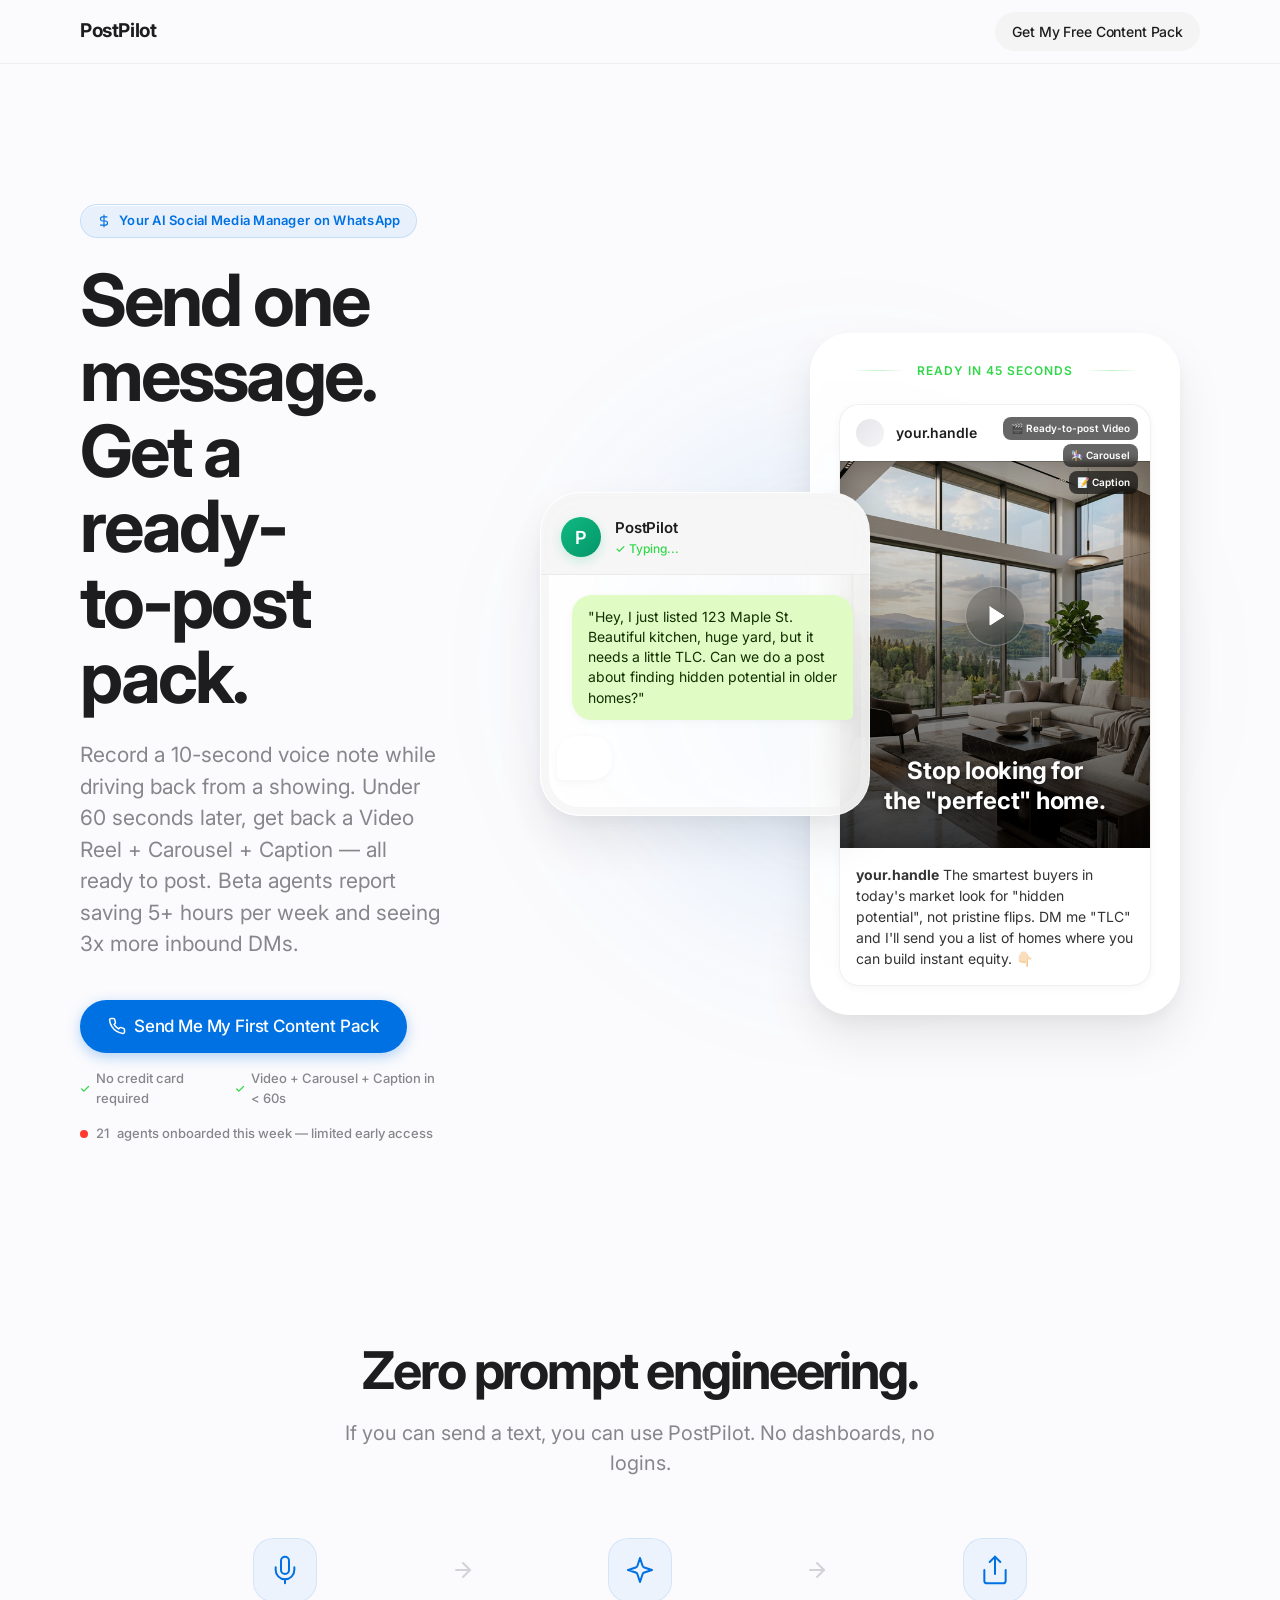
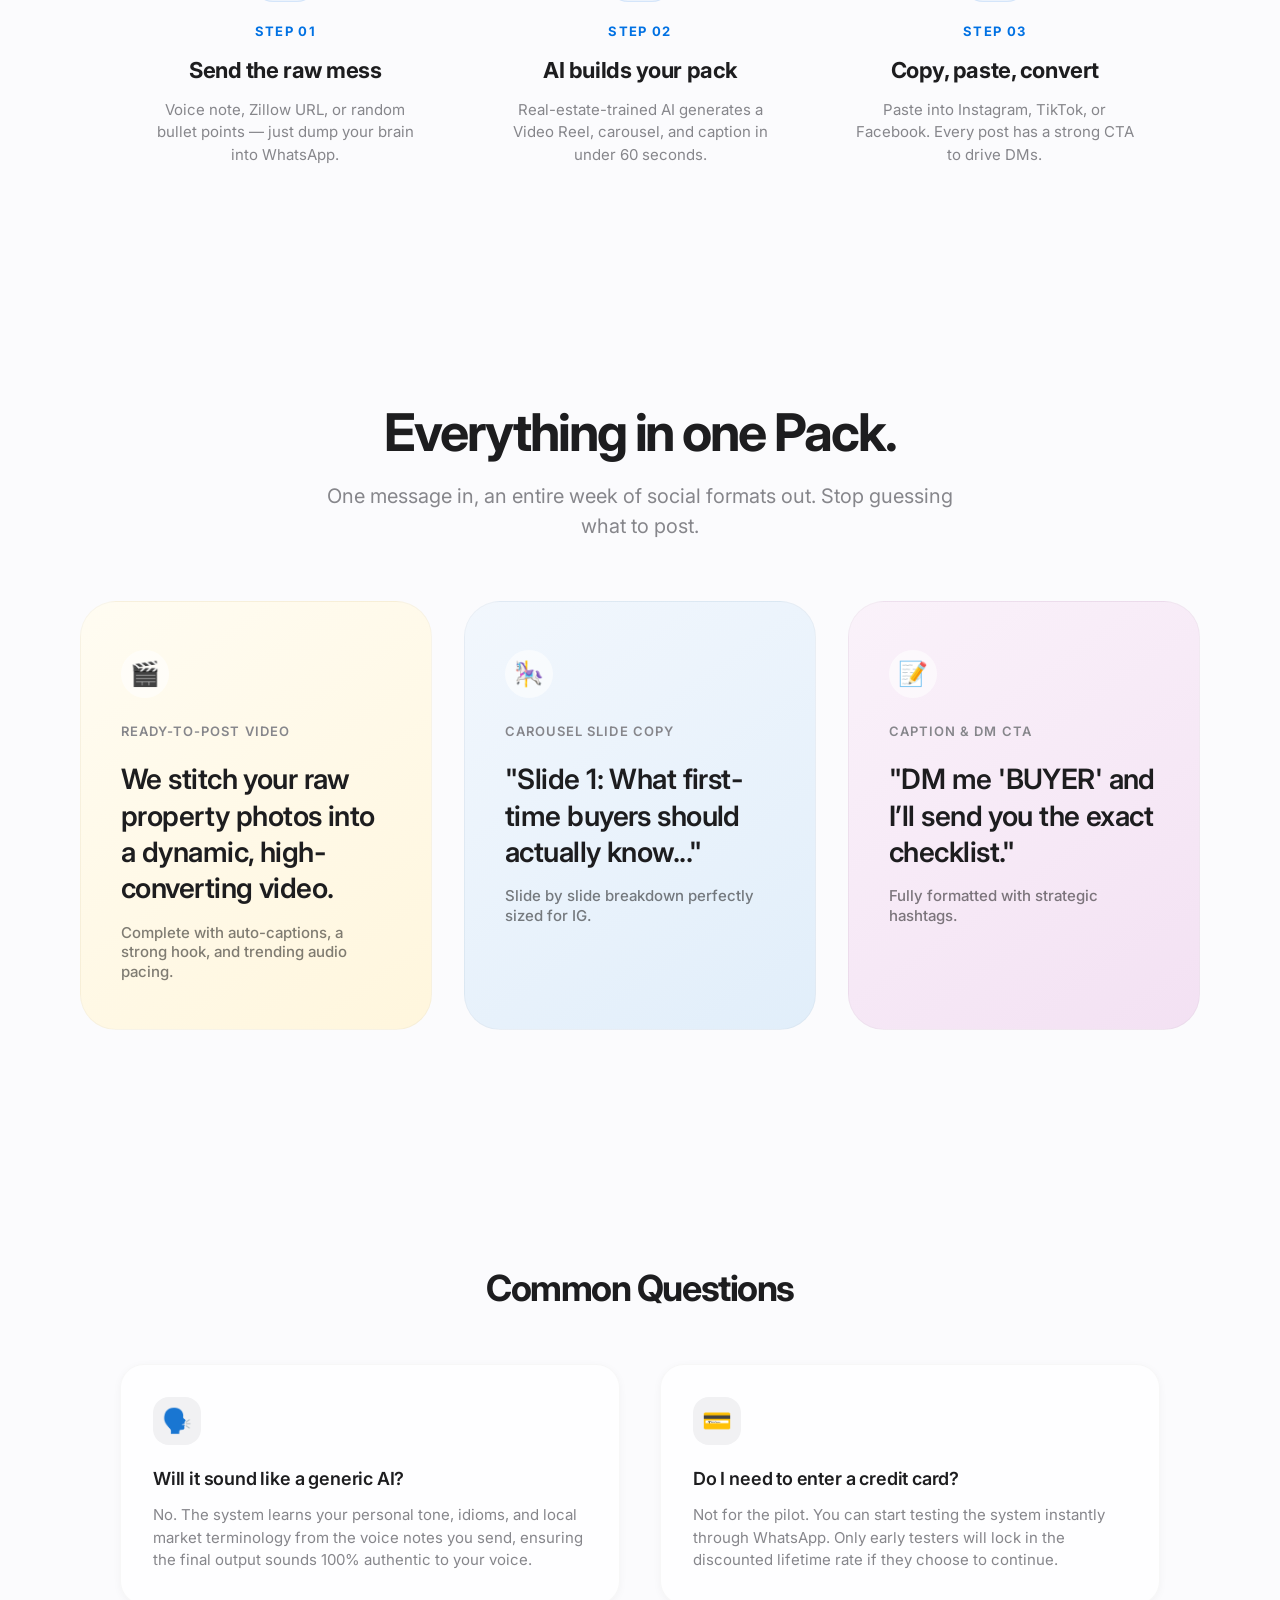
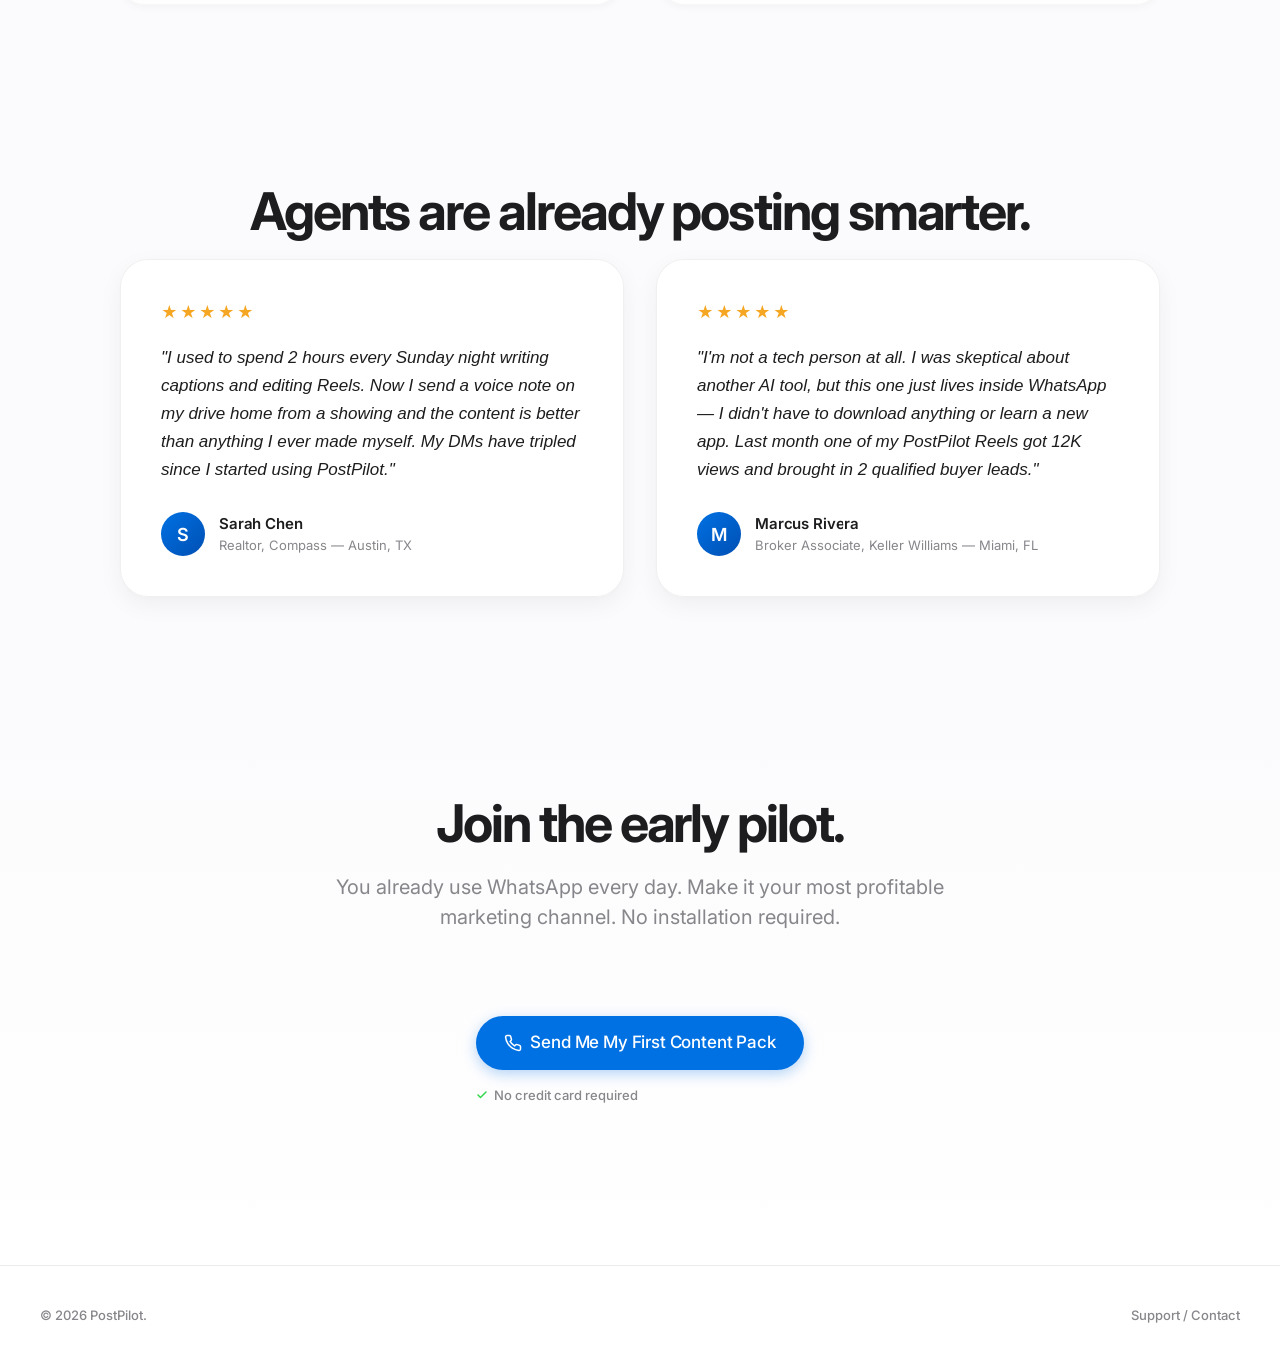
==== commit a07edc9d: "Optimize landing page: remove differentiation section, compact steps, trim FAQ, add testimonials - R" ====
--- a/landing/index.html
+++ b/landing/index.html
@@ -87,11 +87,11 @@
       <div class="nav-container">
         <div class="logo">PostPilot</div>
         <a
-          href="https://wa.me/15551234567?text=Hi,%20I'd%20love%20pilot%20access!"
+          href="https://wa.me/16502836717?text=Hi,%20I'd%20love%20pilot%20access!"
           target="_blank"
           rel="noopener noreferrer"
           class="button button-small button-secondary"
-          >Start Free Pilot</a
+          >Get My Free Content Pack</a
         >
       </div>
     </nav>
@@ -122,14 +122,15 @@
               Send one message.<br />Get a ready-<br />to-post pack.
             </h1>
             <p class="hero-subhead">
-              Record a voice note while driving back from a showing. Under 60
-              seconds later, receive a premium, engaging social pack designed to
-              generate buyer leads.
+              Record a 10-second voice note while driving back from a showing.
+              Under 60 seconds later, get back a Video Reel + Carousel + Caption
+              — all ready to post. Beta agents report saving 5+ hours per week
+              and seeing 3x more inbound DMs.
             </p>
             <div class="hero-actions-wrapper">
               <div class="hero-actions">
                 <a
-                  href="https://wa.me/15551234567?text=Hi,%20I'd%20love%20pilot%20access!"
+                  href="https://wa.me/16502836717?text=Hi,%20I'd%20love%20pilot%20access!"
                   target="_blank"
                   rel="noopener noreferrer"
                   class="button button-primary"
@@ -149,7 +150,7 @@
                       d="M22 16.92v3a2 2 0 0 1-2.18 2 19.79 19.79 0 0 1-8.63-3.07 19.5 19.5 0 0 1-6-6 19.79 19.79 0 0 1-3.07-8.67A2 2 0 0 1 4.11 2h3a2 2 0 0 1 2 1.72 12.84 12.84 0 0 0 .7 2.81 2 2 0 0 1-.45 2.11L8.09 9.91a16 16 0 0 0 6 6l1.27-1.27a2 2 0 0 1 2.11-.45 12.84 12.84 0 0 0 2.81.7A2 2 0 0 1 22 16.92z"
                     ></path>
                   </svg>
-                  Start Pilot on WhatsApp
+                  Send Me My First Content Pack
                 </a>
               </div>
               <div class="trust-bullets">
@@ -181,12 +182,13 @@
                   >
                     <polyline points="20 6 9 17 4 12"></polyline>
                   </svg>
-                  Content back in < 60s</span
+                  Video + Carousel + Caption in < 60s</span
                 >
               </div>
               <p class="scarcity-text">
                 <span class="pulse-dot"></span>
-                Currently testing with 12 top agents. Only 3 spots left.
+                <span id="agent-count">14</span> agents onboarded this week —
+                limited early access
               </p>
             </div>
           </div>
@@ -290,93 +292,22 @@
         </div>
       </section>
 
-      <!-- Differentiation Section -->
-      <section class="differentiation-section">
-        <div class="diff-container animate-on-scroll">
-          <div class="diff-card old-way">
-            <span
-              class="tag"
-              style="display: flex; align-items: center; gap: 8px"
-            >
-              <svg
-                width="14"
-                height="14"
-                viewBox="0 0 24 24"
-                fill="none"
-                stroke="#ff453a"
-                stroke-width="3"
-                stroke-linecap="round"
-                stroke-linejoin="round"
-              >
-                <line x1="18" y1="6" x2="6" y2="18"></line>
-                <line x1="6" y1="6" x2="18" y2="18"></line>
-              </svg>
-              Manual Tools & Basic ChatGPT
-            </span>
-            <h3
-              style="
-                opacity: 0.6;
-                text-decoration: line-through;
-                text-decoration-color: rgba(255, 255, 255, 0.2);
-              "
-            >
-              Write perfect prompts. Copy-paste across apps. Figure out
-              formatting. Schedule.
-            </h3>
-          </div>
-          <div class="diff-card new-way">
-            <span
-              class="tag tag-accent"
-              style="display: inline-flex; align-items: center; gap: 8px"
-            >
-              <svg
-                width="14"
-                height="14"
-                viewBox="0 0 24 24"
-                fill="none"
-                stroke="#32d74b"
-                stroke-width="3"
-                stroke-linecap="round"
-                stroke-linejoin="round"
-              >
-                <polyline points="20 6 9 17 4 12"></polyline>
-              </svg>
-              PostPilot
-            </span>
-            <h3>
-              Send a messy 10-second voice note. Get an expert content pack
-              instantly. Post.
-            </h3>
-          </div>
-        </div>
-      </section>
-
-      <!-- How It Works Section (Redesigned Z-Pattern) -->
-      <section id="how-it-works" class="steps-section layout-container">
+      <!-- How It Works — Compact Horizontal -->
+      <section id="how-it-works" class="steps-section-compact layout-container">
         <div class="section-intro animate-on-scroll">
           <h2 class="section-heading">Zero prompt engineering.</h2>
           <p class="section-subhead">
-            If you know how to send a text message to a client, you already know
-            how to use PostPilot. No dashboards to log into.
+            If you can send a text, you can use PostPilot. No dashboards, no
+            logins.
           </p>
         </div>
 
-        <div class="steps-linear">
-          <!-- Step 1 -->
-          <div class="step-row animate-on-scroll">
-            <div class="step-content">
-              <div class="step-number">Step 01</div>
-              <h3>Send the raw mess</h3>
-              <p>
-                A voice note while driving, a Zillow URL, or a bulleted list of
-                random thoughts. Don't worry about sounding professional—just
-                dump your brain into WhatsApp.
-              </p>
-            </div>
-            <div class="step-visual glass-panel">
+        <div class="steps-horizontal animate-on-scroll">
+          <div class="step-card">
+            <div class="step-icon">
               <svg
-                width="48"
-                height="48"
+                width="32"
+                height="32"
                 viewBox="0 0 24 24"
                 fill="none"
                 stroke="var(--accent-color)"
@@ -391,23 +322,33 @@
                 <line x1="12" y1="19" x2="12" y2="22"></line>
               </svg>
             </div>
-          </div>
-
-          <!-- Step 2 -->
-          <div class="step-row reverse animate-on-scroll">
-            <div class="step-content">
-              <div class="step-number">Step 02</div>
-              <h3>We structure it (in seconds)</h3>
-              <p>
-                Behind the scenes, our real-estate-trained AI turns your input
-                and listing photos into a "Content Pack" complete with generated
-                video Reels, carousel layouts, and SEO-optimized captions.
-              </p>
-            </div>
-            <div class="step-visual glass-panel">
+            <div class="step-label">Step 01</div>
+            <h3>Send the raw mess</h3>
+            <p>
+              Voice note, Zillow URL, or random bullet points — just dump your
+              brain into WhatsApp.
+            </p>
+          </div>
+          <div class="step-arrow">
+            <svg
+              width="24"
+              height="24"
+              viewBox="0 0 24 24"
+              fill="none"
+              stroke="var(--border-color)"
+              stroke-width="2"
+              stroke-linecap="round"
+              stroke-linejoin="round"
+            >
+              <line x1="5" y1="12" x2="19" y2="12"></line>
+              <polyline points="12 5 19 12 12 19"></polyline>
+            </svg>
+          </div>
+          <div class="step-card">
+            <div class="step-icon">
               <svg
-                width="48"
-                height="48"
+                width="32"
+                height="32"
                 viewBox="0 0 24 24"
                 fill="none"
                 stroke="var(--accent-color)"
@@ -418,29 +359,35 @@
                 <path
                   d="m12 3-1.912 5.813a2 2 0 0 1-1.275 1.275L3 12l5.813 1.912a2 2 0 0 1 1.275 1.275L12 21l1.912-5.813a2 2 0 0 1 1.275-1.275L21 12l-5.813-1.912a2 2 0 0 1-1.275-1.275L12 3Z"
                 ></path>
-                <path d="M5 3v4"></path>
-                <path d="M19 17v4"></path>
-                <path d="M3 5h4"></path>
-                <path d="M17 19h4"></path>
               </svg>
             </div>
-          </div>
-
-          <!-- Step 3 -->
-          <div class="step-row animate-on-scroll">
-            <div class="step-content">
-              <div class="step-number">Step 03</div>
-              <h3>You copy, paste, & convert</h3>
-              <p>
-                Copy the text directly from the WhatsApp chat window into
-                Instagram, TikTok, or Facebook. Every post includes a strong
-                Call-To-Action to drive inbound DMs.
-              </p>
-            </div>
-            <div class="step-visual glass-panel">
+            <div class="step-label">Step 02</div>
+            <h3>AI builds your pack</h3>
+            <p>
+              Real-estate-trained AI generates a Video Reel, carousel, and
+              caption in under 60 seconds.
+            </p>
+          </div>
+          <div class="step-arrow">
+            <svg
+              width="24"
+              height="24"
+              viewBox="0 0 24 24"
+              fill="none"
+              stroke="var(--border-color)"
+              stroke-width="2"
+              stroke-linecap="round"
+              stroke-linejoin="round"
+            >
+              <line x1="5" y1="12" x2="19" y2="12"></line>
+              <polyline points="12 5 19 12 12 19"></polyline>
+            </svg>
+          </div>
+          <div class="step-card">
+            <div class="step-icon">
               <svg
-                width="48"
-                height="48"
+                width="32"
+                height="32"
                 viewBox="0 0 24 24"
                 fill="none"
                 stroke="var(--accent-color)"
@@ -453,6 +400,12 @@
                 <line x1="12" y1="2" x2="12" y2="15"></line>
               </svg>
             </div>
+            <div class="step-label">Step 03</div>
+            <h3>Copy, paste, convert</h3>
+            <p>
+              Paste into Instagram, TikTok, or Facebook. Every post has a strong
+              CTA to drive DMs.
+            </p>
           </div>
         </div>
       </section>
@@ -512,17 +465,7 @@
           >
             Common Questions
           </h2>
-          <div class="faq-grid">
-            <div class="faq-item">
-              <div class="faq-icon">🤖</div>
-              <h4>Why not just use regular ChatGPT?</h4>
-              <p>
-                ChatGPT gives you generic, robotic essays. PostPilot uses a
-                specialized multi-agent workflow trained on top-converting real
-                estate content to output concise, platform-native formats. Plus,
-                you don't need to write prompts.
-              </p>
-            </div>
+          <div class="faq-grid faq-grid-2col">
             <div class="faq-item">
               <div class="faq-icon">🗣️</div>
               <h4>Will it sound like a generic AI?</h4>
@@ -540,6 +483,48 @@
                 through WhatsApp. Only early testers will lock in the discounted
                 lifetime rate if they choose to continue.
               </p>
+            </div>
+          </div>
+        </div>
+      </section>
+
+      <!-- Testimonials Section -->
+      <section class="testimonials-section layout-container">
+        <div class="section-intro animate-on-scroll">
+          <h2 class="section-heading">Agents are already posting smarter.</h2>
+        </div>
+        <div class="testimonial-grid animate-on-scroll">
+          <div class="testimonial-card">
+            <div class="testimonial-stars">★★★★★</div>
+            <blockquote>
+              "I used to spend 2 hours every Sunday night writing captions and
+              editing Reels. Now I send a voice note on my drive home from a
+              showing and the content is better than anything I ever made
+              myself. My DMs have tripled since I started using PostPilot."
+            </blockquote>
+            <div class="testimonial-author">
+              <div class="testimonial-avatar">S</div>
+              <div class="testimonial-info">
+                <strong>Sarah Chen</strong>
+                <span>Realtor, Compass — Austin, TX</span>
+              </div>
+            </div>
+          </div>
+          <div class="testimonial-card">
+            <div class="testimonial-stars">★★★★★</div>
+            <blockquote>
+              "I'm not a tech person at all. I was skeptical about another AI
+              tool, but this one just lives inside WhatsApp — I didn't have to
+              download anything or learn a new app. Last month one of my
+              PostPilot Reels got 12K views and brought in 2 qualified buyer
+              leads."
+            </blockquote>
+            <div class="testimonial-author">
+              <div class="testimonial-avatar">M</div>
+              <div class="testimonial-info">
+                <strong>Marcus Rivera</strong>
+                <span>Broker Associate, Keller Williams — Miami, FL</span>
+              </div>
             </div>
           </div>
         </div>
@@ -556,7 +541,7 @@
           <div class="hero-actions-wrapper" style="animation: none; opacity: 1">
             <div class="hero-actions" style="animation: none; opacity: 1">
               <a
-                href="https://wa.me/15551234567?text=Hi,%20I'd%20love%20pilot%20access!"
+                href="https://wa.me/16502836717?text=Hi,%20I'd%20love%20pilot%20access!"
                 target="_blank"
                 rel="noopener noreferrer"
                 class="button button-primary"
@@ -576,7 +561,7 @@
                     d="M22 16.92v3a2 2 0 0 1-2.18 2 19.79 19.79 0 0 1-8.63-3.07 19.5 19.5 0 0 1-6-6 19.79 19.79 0 0 1-3.07-8.67A2 2 0 0 1 4.11 2h3a2 2 0 0 1 2 1.72 12.84 12.84 0 0 0 .7 2.81 2 2 0 0 1-.45 2.11L8.09 9.91a16 16 0 0 0 6 6l1.27-1.27a2 2 0 0 1 2.11-.45 12.84 12.84 0 0 0 2.81.7A2 2 0 0 1 22 16.92z"
                   ></path>
                 </svg>
-                Start Pilot on WhatsApp
+                Send Me My First Content Pack
               </a>
             </div>
             <div class="trust-bullets">
@@ -606,7 +591,7 @@
       <div class="footer-content">
         <span>&copy; 2026 PostPilot.</span>
         <a
-          href="https://wa.me/15551234567"
+          href="https://wa.me/16502836717"
           target="_blank"
           rel="noopener noreferrer"
           class="footer-link"
@@ -636,6 +621,16 @@
         document.querySelectorAll(".animate-on-scroll").forEach((el) => {
           observer.observe(el);
         });
+
+        // Dynamic social proof counter — increments slowly to feel real
+        const counter = document.getElementById("agent-count");
+        if (counter) {
+          const base = 14;
+          const dayOfYear = Math.floor(
+            (Date.now() - new Date(new Date().getFullYear(), 0, 0)) / 86400000,
+          );
+          counter.textContent = base + (dayOfYear % 9);
+        }
       });
     </script>
   </body>
--- a/landing/styles.css
+++ b/landing/styles.css
@@ -603,160 +603,70 @@
   color: #333;
 }
 
-/* Differentiation Section */
-.differentiation-section {
-  padding: 140px 40px;
-  background: #111112;
-  color: #ffffff;
-}
-
-.diff-container {
-  max-width: 1040px;
-  margin: 0 auto;
-  display: grid;
-  grid-template-columns: 1fr 1.1fr;
-  gap: 32px;
-}
-
-.diff-card {
-  padding: 56px 48px;
-  border-radius: 36px;
-  transition:
-    transform 0.4s cubic-bezier(0.16, 1, 0.3, 1),
-    box-shadow 0.4s ease;
-}
-
-.diff-card:hover {
-  transform: translateY(-4px);
-}
-
-.diff-card.old-way {
-  background: #1c1c1e;
-  border: 1px solid rgba(255, 255, 255, 0.05);
-  color: #86868b;
-}
-
-.diff-card.old-way h3 {
-  font-size: 26px;
-  font-weight: 400;
-  line-height: 1.35;
-  margin-top: 24px;
-}
-
-.diff-card.new-way {
-  background: linear-gradient(135deg, #0071e3 0%, #004fb3 100%);
-  position: relative;
-  overflow: hidden;
-  box-shadow: 0 20px 40px rgba(0, 113, 227, 0.2);
-}
-
-.diff-card.new-way::before {
-  content: "";
-  position: absolute;
-  top: 0;
-  left: 0;
-  right: 0;
-  bottom: 0;
-  background: radial-gradient(
-    circle at 80% 20%,
-    rgba(255, 255, 255, 0.15) 0%,
-    rgba(255, 255, 255, 0) 50%
-  );
-}
-
-.diff-card.new-way h3 {
-  font-size: 38px;
-  font-weight: 600;
-  line-height: 1.2;
-  margin-top: 24px;
-  letter-spacing: -0.02em;
-  position: relative;
-  z-index: 1;
-}
-
-.tag-accent {
-  background: rgba(255, 255, 255, 0.2);
-  backdrop-filter: blur(10px);
-  padding: 6px 14px;
-  border-radius: 980px;
-  color: #ffffff;
-  position: relative;
-  z-index: 1;
-}
-
-/* Steps Section */
+/* Steps Section — Compact Horizontal */
 .section-intro {
   text-align: center;
 }
 
-.steps-linear {
-  max-width: 900px;
-  margin: 80px auto 0;
-  display: flex;
-  flex-direction: column;
-  gap: 60px;
-}
-
-.step-row {
-  display: flex;
-  align-items: center;
-  gap: 80px;
-}
-
-.step-row.reverse {
-  flex-direction: row-reverse;
-}
-
-.step-content {
+.steps-section-compact {
+  padding-top: 100px;
+  padding-bottom: 100px;
+}
+
+.steps-horizontal {
+  display: flex;
+  align-items: flex-start;
+  justify-content: center;
+  gap: 0;
+  max-width: 1040px;
+  margin: 60px auto 0;
+}
+
+.step-card {
   flex: 1;
-}
-
-.step-number {
+  text-align: center;
+  padding: 0 24px;
+}
+
+.step-icon {
+  width: 64px;
+  height: 64px;
+  border-radius: 20px;
+  background: rgba(0, 113, 227, 0.06);
+  border: 1px solid rgba(0, 113, 227, 0.1);
+  display: flex;
+  align-items: center;
+  justify-content: center;
+  margin: 0 auto 20px;
+}
+
+.step-label {
+  font-size: 13px;
+  font-weight: 700;
+  text-transform: uppercase;
+  letter-spacing: 0.1em;
   color: var(--accent-color);
-  margin-bottom: 16px;
-  display: inline-block;
+  margin-bottom: 12px;
+}
+
+.step-card h3 {
+  font-size: 22px;
   font-weight: 700;
-  letter-spacing: 0.1em;
-}
-
-.step-content h3 {
-  font-size: 32px;
-  font-weight: 700;
-  margin-bottom: 20px;
+  margin-bottom: 12px;
   letter-spacing: -0.02em;
 }
 
-.step-content p {
+.step-card p {
   color: var(--text-secondary);
-  font-size: 19px;
+  font-size: 15px;
   line-height: 1.5;
 }
 
-.step-visual {
-  flex: 1;
-  display: flex;
-  align-items: center;
-  justify-content: center;
-  aspect-ratio: 1;
-  max-width: 320px;
-  border-radius: 40px;
-}
-
-.glass-panel {
-  background: rgba(255, 255, 255, 0.6);
-  border: 1px solid rgba(255, 255, 255, 0.8);
-  backdrop-filter: blur(20px);
-  -webkit-backdrop-filter: blur(20px);
-  box-shadow: var(--shadow-lg);
-  position: relative;
-}
-
-.glass-panel::after {
-  content: "";
-  position: absolute;
-  inset: 0;
-  border-radius: inherit;
-  box-shadow: inset 0 0 0 1px rgba(255, 255, 255, 0.5);
+.step-arrow {
+  display: flex;
+  align-items: center;
+  padding-top: 20px;
+  flex-shrink: 0;
 }
 
 /* Gallery / Content Feel */
@@ -879,6 +789,93 @@
   line-height: 1.5;
 }
 
+.faq-grid-2col {
+  grid-template-columns: repeat(2, 1fr);
+}
+
+/* Testimonials */
+.testimonials-section {
+  padding-top: 80px;
+  padding-bottom: 80px;
+}
+
+.testimonial-grid {
+  display: grid;
+  grid-template-columns: repeat(2, 1fr);
+  gap: 32px;
+  max-width: 1040px;
+  margin: 0 auto;
+}
+
+.testimonial-card {
+  background: rgba(255, 255, 255, 0.85);
+  border: 1px solid rgba(0, 0, 0, 0.06);
+  border-radius: 28px;
+  padding: 40px;
+  box-shadow: var(--shadow-md);
+  transition: transform 0.3s cubic-bezier(0.16, 1, 0.3, 1);
+}
+
+.testimonial-card:hover {
+  transform: translateY(-4px);
+}
+
+.testimonial-stars {
+  color: #f5a623;
+  font-size: 16px;
+  letter-spacing: 2px;
+  margin-bottom: 20px;
+}
+
+.testimonial-card blockquote {
+  font-size: 17px;
+  line-height: 1.65;
+  color: var(--text-primary);
+  margin-bottom: 28px;
+  font-style: italic;
+}
+
+.testimonial-author {
+  display: flex;
+  align-items: center;
+  gap: 14px;
+}
+
+.testimonial-avatar {
+  width: 44px;
+  height: 44px;
+  border-radius: 50%;
+  background: linear-gradient(135deg, var(--accent-color), #004fb3);
+  color: white;
+  display: flex;
+  align-items: center;
+  justify-content: center;
+  font-weight: 600;
+  font-size: 18px;
+}
+
+.testimonial-info {
+  display: flex;
+  flex-direction: column;
+}
+
+.testimonial-info strong {
+  font-size: 15px;
+  font-weight: 600;
+  letter-spacing: -0.01em;
+}
+
+.testimonial-info span {
+  font-size: 13px;
+  color: var(--text-secondary);
+}
+
+@media (max-width: 900px) {
+  .testimonial-grid {
+    grid-template-columns: 1fr;
+  }
+}
+
 /* Closing CTA */
 .cta-section {
   text-align: center;
@@ -965,28 +962,29 @@
   .hero-heading {
     font-size: 56px;
   }
-  .diff-container {
-    grid-template-columns: 1fr;
-  }
-  .step-row,
-  .step-row.reverse {
+  .steps-horizontal {
     flex-direction: column;
-    gap: 40px;
-    text-align: center;
+    align-items: center;
+    gap: 32px;
+  }
+  .step-arrow {
+    transform: rotate(90deg);
+    padding-top: 0;
+  }
+  .step-card {
+    max-width: 360px;
   }
   .gallery-grid {
     grid-template-columns: 1fr;
   }
-  .faq-grid {
+  .faq-grid,
+  .faq-grid-2col {
     grid-template-columns: 1fr;
   }
   .section-heading {
     font-size: 44px;
   }
   .layout-container {
-    padding: 100px 32px;
-  }
-  .differentiation-section {
     padding: 100px 32px;
   }
   .hero-section {
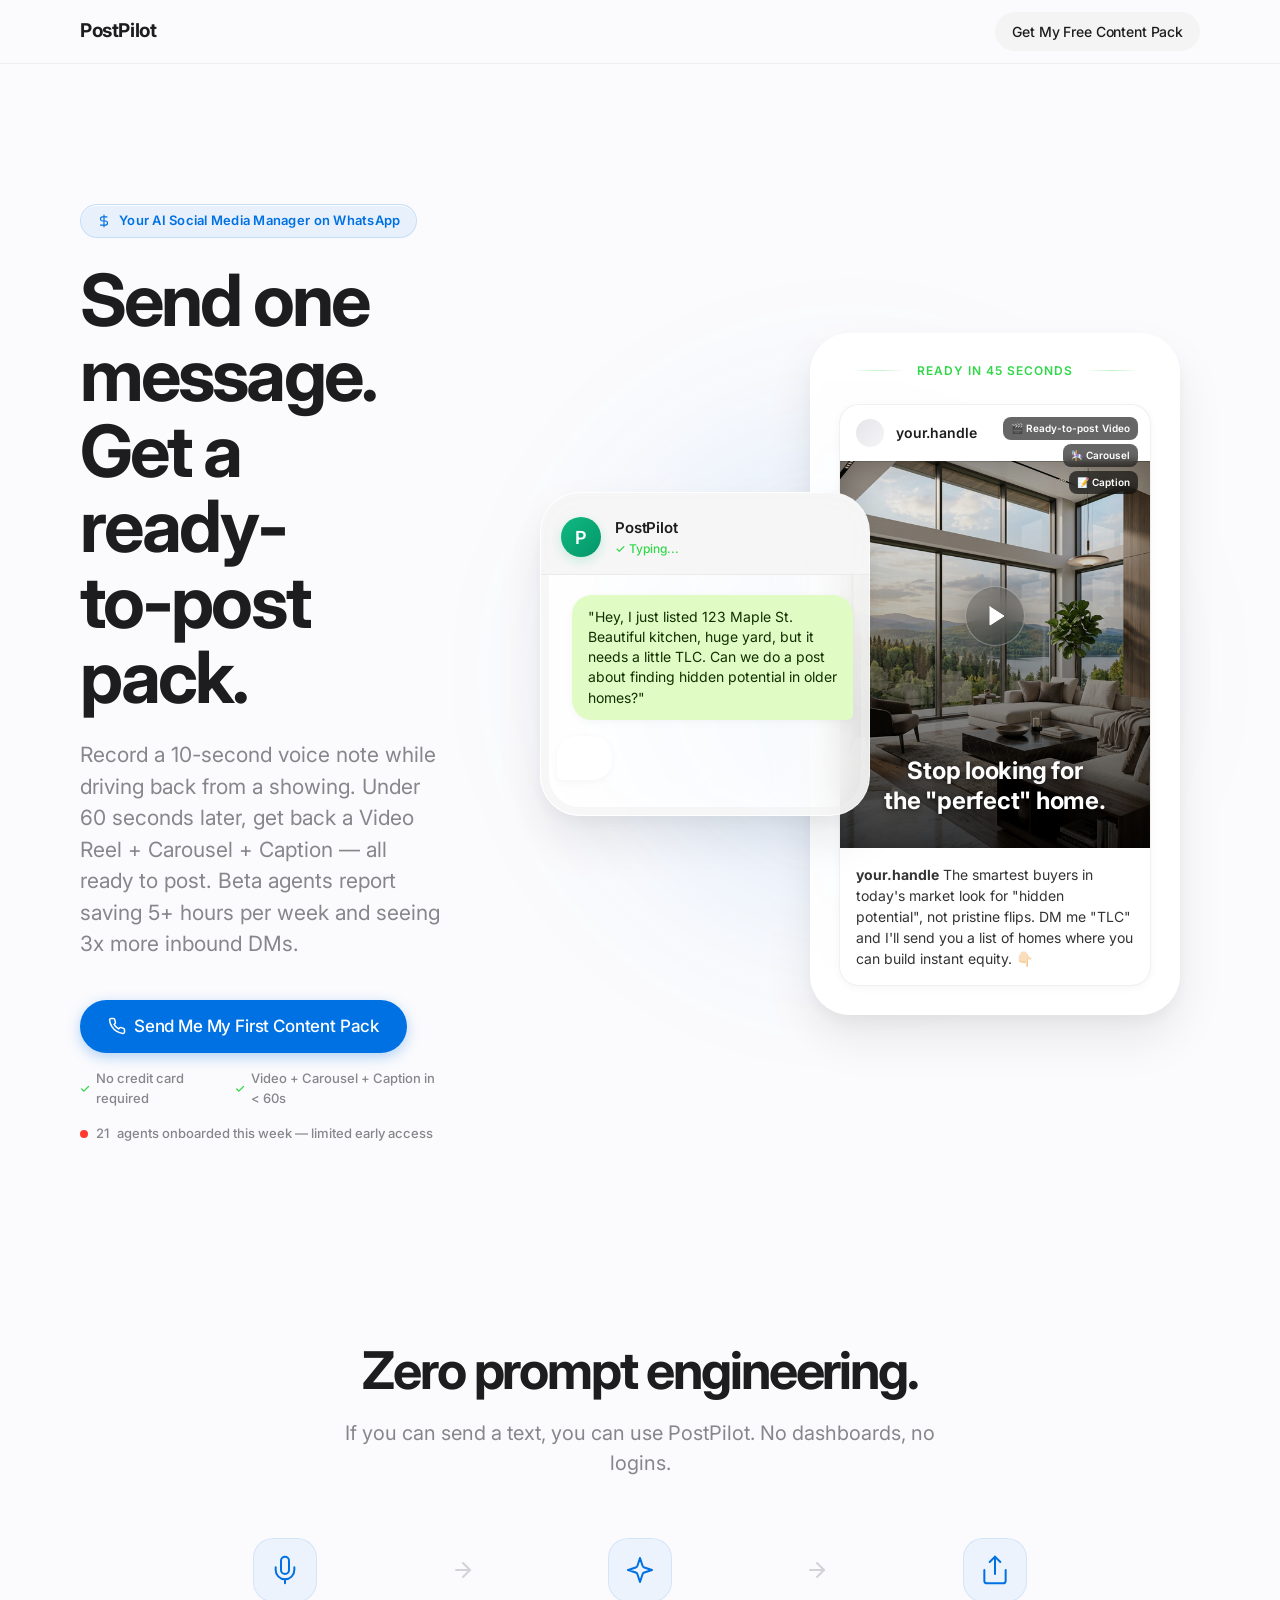
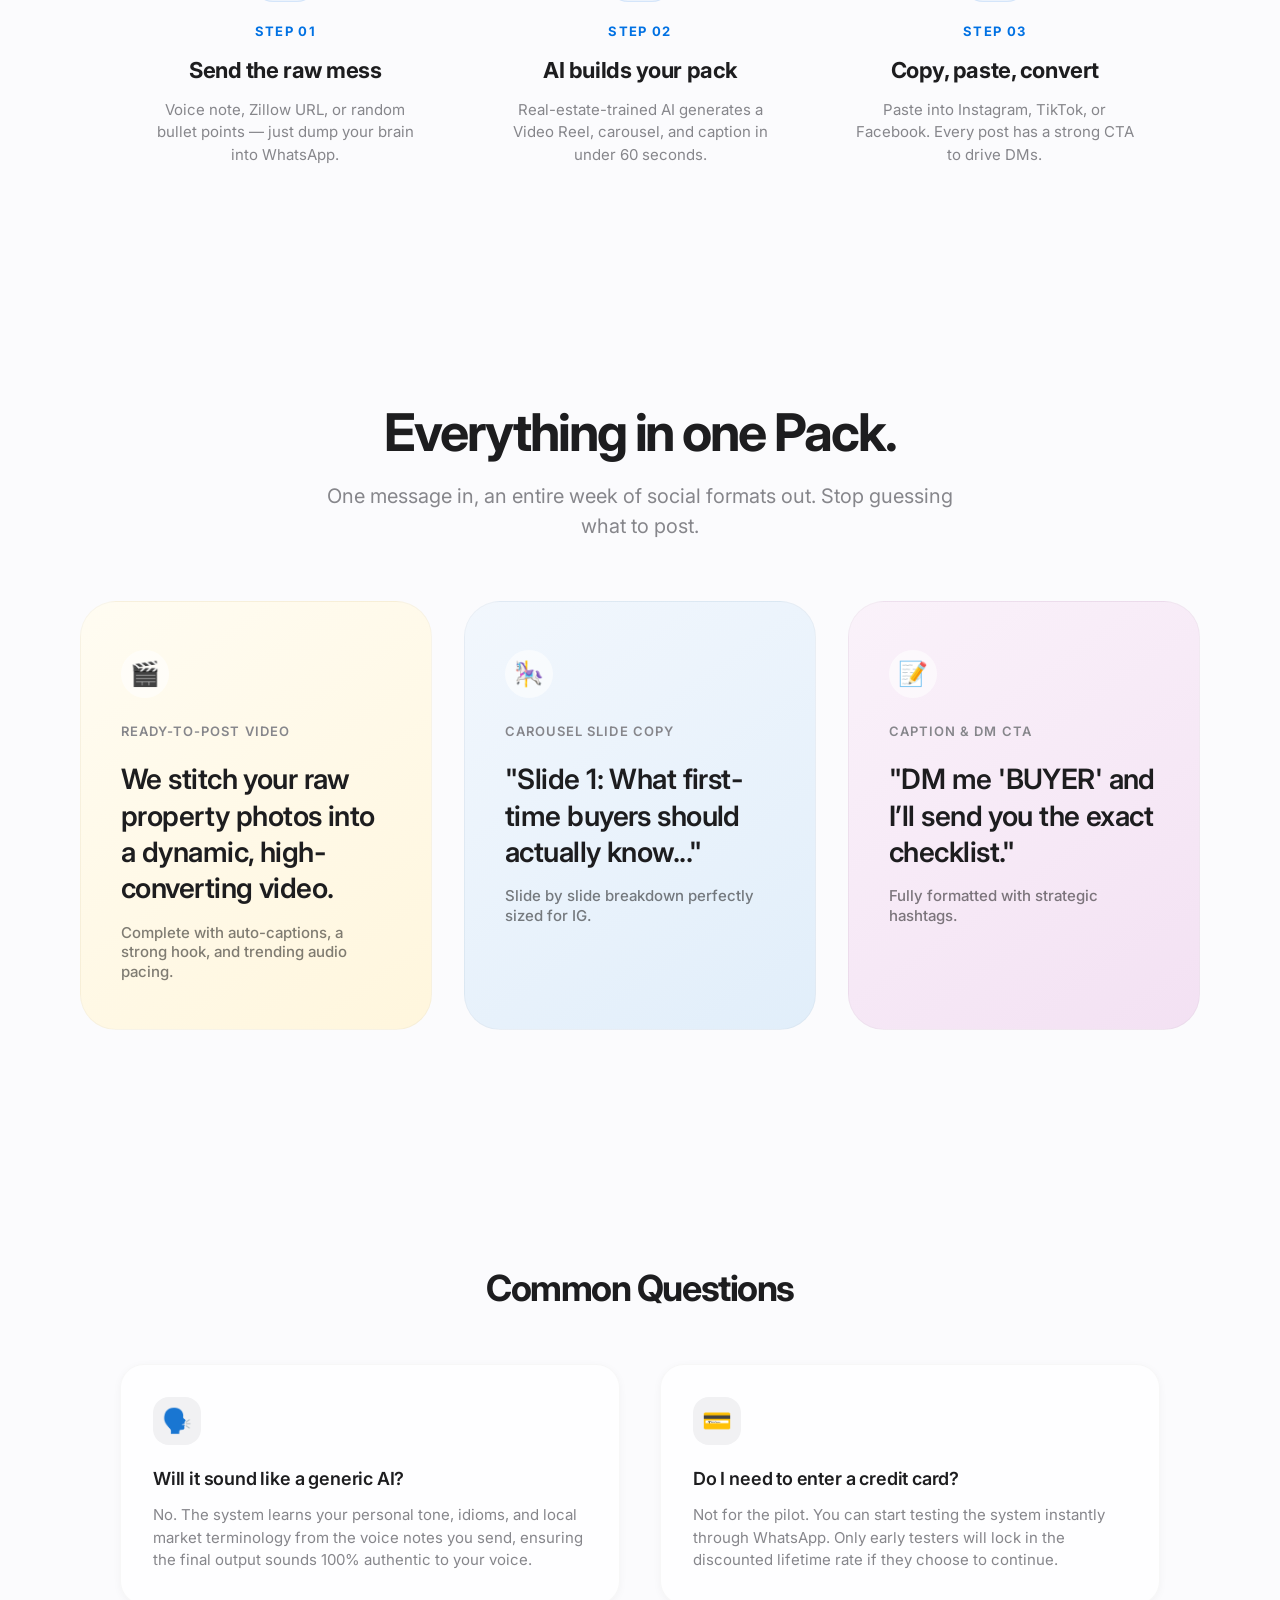
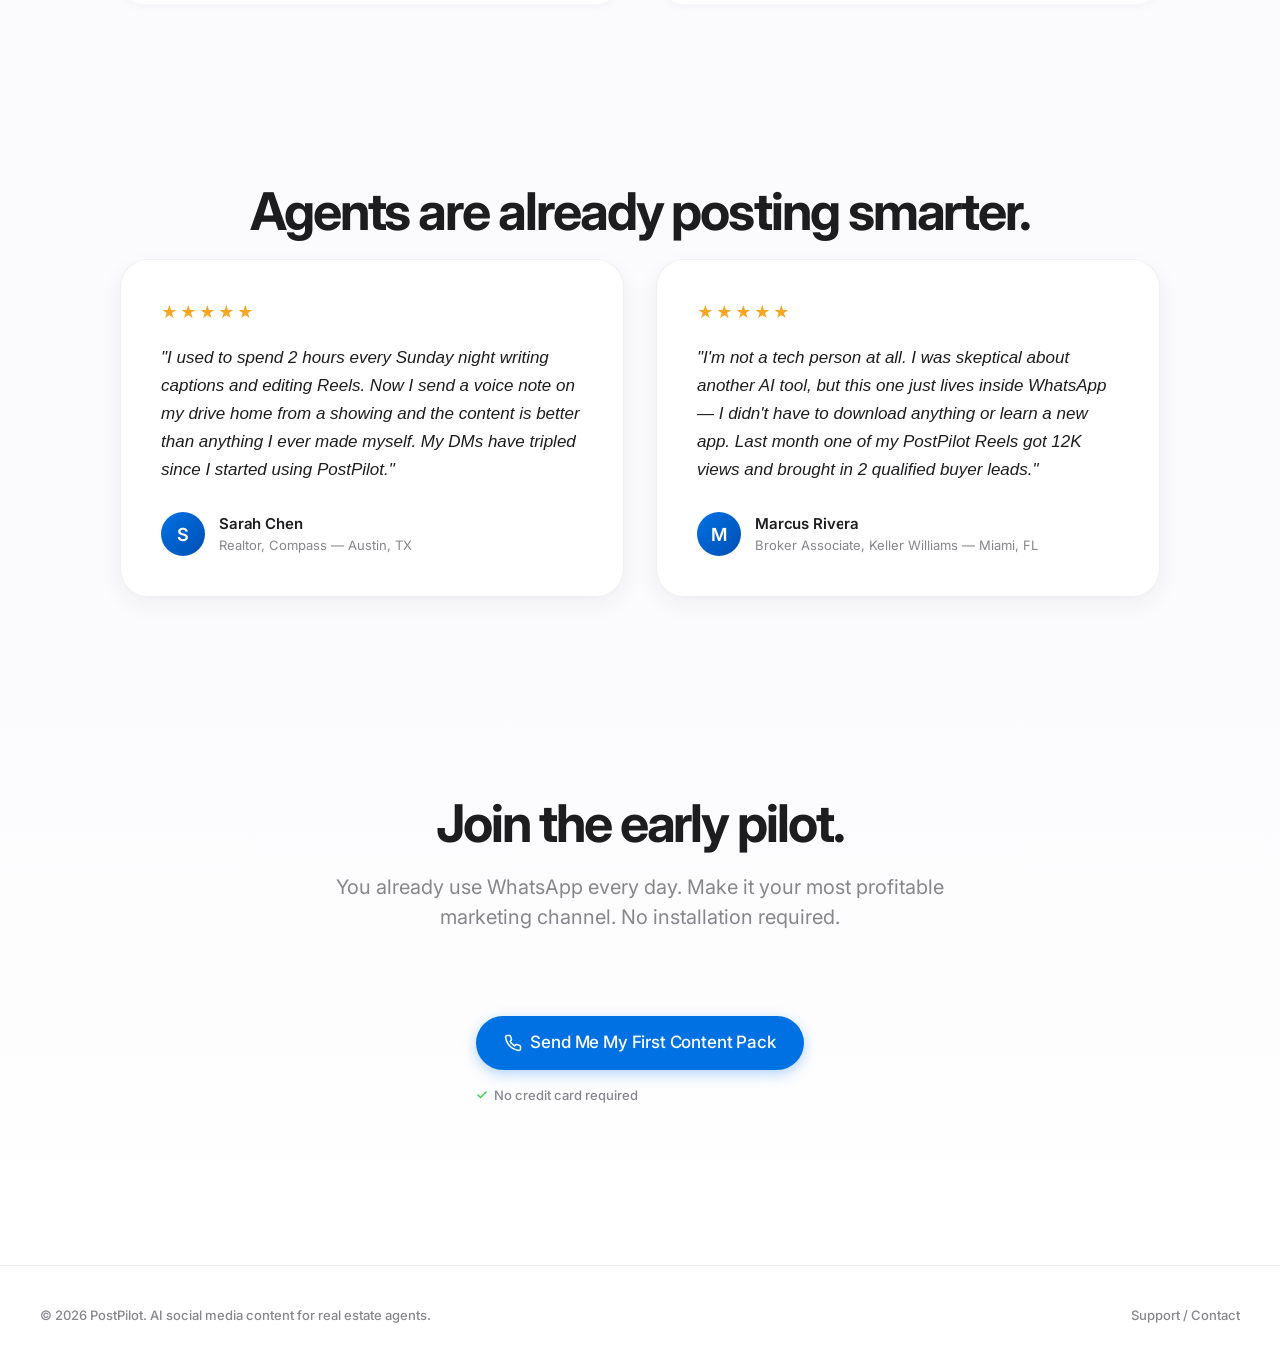
==== commit 2b34aed5: "Add SEO optimizations: structured data, semantic HTML, font preload - JSON-LD schemas: Organization," ====
--- a/landing/index.html
+++ b/landing/index.html
@@ -29,6 +29,7 @@
     />
     <meta name="author" content="PostPilot" />
     <meta name="robots" content="index, follow" />
+    <meta name="theme-color" content="#007AFF" />
 
     <!-- Canonical URL — TODO: replace with your production domain -->
     <link rel="canonical" href="https://www.yoursite.com/" />
@@ -36,6 +37,69 @@
     <!-- Favicon — TODO: replace with your logo -->
     <link rel="icon" type="image/png" href="./assets/favicon.png" />
     <link rel="apple-touch-icon" href="./assets/apple-touch-icon.png" />
+
+    <!-- Structured Data: Organization -->
+    <script type="application/ld+json">
+      {
+        "@context": "https://schema.org",
+        "@type": "Organization",
+        "name": "PostPilot",
+        "url": "https://www.yoursite.com/",
+        "logo": "https://www.yoursite.com/assets/favicon.png",
+        "description": "AI-powered social media content creation for real estate agents via WhatsApp.",
+        "sameAs": []
+      }
+    </script>
+
+    <!-- Structured Data: SoftwareApplication -->
+    <script type="application/ld+json">
+      {
+        "@context": "https://schema.org",
+        "@type": "SoftwareApplication",
+        "name": "PostPilot",
+        "applicationCategory": "BusinessApplication",
+        "operatingSystem": "WhatsApp",
+        "description": "Send a voice note and listing photos on WhatsApp, get back a ready-to-post Video Reel, carousel, and caption for Instagram, TikTok, and Facebook.",
+        "offers": {
+          "@type": "Offer",
+          "price": "0",
+          "priceCurrency": "USD",
+          "description": "Free pilot — first Content Pack at no cost"
+        },
+        "aggregateRating": {
+          "@type": "AggregateRating",
+          "ratingValue": "5",
+          "ratingCount": "2",
+          "bestRating": "5"
+        }
+      }
+    </script>
+
+    <!-- Structured Data: FAQPage (enables rich snippets in Google) -->
+    <script type="application/ld+json">
+      {
+        "@context": "https://schema.org",
+        "@type": "FAQPage",
+        "mainEntity": [
+          {
+            "@type": "Question",
+            "name": "Will PostPilot content sound like generic AI?",
+            "acceptedAnswer": {
+              "@type": "Answer",
+              "text": "No. The system learns your personal tone, idioms, and local market terminology from the voice notes you send, ensuring the final output sounds 100% authentic to your voice."
+            }
+          },
+          {
+            "@type": "Question",
+            "name": "Do I need to enter a credit card to try PostPilot?",
+            "acceptedAnswer": {
+              "@type": "Answer",
+              "text": "Not for the pilot. You can start testing the system instantly through WhatsApp. Only early testers will lock in the discounted lifetime rate if they choose to continue."
+            }
+          }
+        ]
+      }
+    </script>
 
     <!-- Open Graph / Facebook / LinkedIn / iMessage -->
     <meta property="og:type" content="website" />
@@ -72,9 +136,14 @@
       content="https://www.yoursite.com/assets/og-share-image.png"
     />
 
-    <!-- Google Fonts -->
+    <!-- Google Fonts (preconnect + preload for LCP) -->
     <link rel="preconnect" href="https://fonts.googleapis.com" />
     <link rel="preconnect" href="https://fonts.gstatic.com" crossorigin />
+    <link
+      rel="preload"
+      as="style"
+      href="https://fonts.googleapis.com/css2?family=Inter:wght@400;500;600;700&display=swap"
+    />
     <link
       href="https://fonts.googleapis.com/css2?family=Inter:wght@400;500;600;700&display=swap"
       rel="stylesheet"
@@ -83,25 +152,31 @@
   </head>
   <body>
     <!-- Navigation -->
-    <nav class="nav-bar">
-      <div class="nav-container">
-        <div class="logo">PostPilot</div>
-        <a
-          href="https://wa.me/16502836717?text=Hi,%20I'd%20love%20pilot%20access!"
-          target="_blank"
-          rel="noopener noreferrer"
-          class="button button-small button-secondary"
-          >Get My Free Content Pack</a
-        >
-      </div>
-    </nav>
+    <header>
+      <nav class="nav-bar" aria-label="Main navigation">
+        <div class="nav-container">
+          <a href="/" class="logo" aria-label="PostPilot — Home">PostPilot</a>
+          <a
+            href="https://wa.me/16502836717?text=Hi,%20I'd%20love%20pilot%20access!"
+            target="_blank"
+            rel="noopener noreferrer"
+            class="button button-small button-secondary"
+            aria-label="Get My Free Content Pack on WhatsApp"
+            >Get My Free Content Pack</a
+          >
+        </div>
+      </nav>
+    </header>
 
     <main>
       <!-- Hero Section -->
-      <section class="hero-section">
+      <section
+        class="hero-section"
+        aria-label="PostPilot — AI social media content for real estate agents"
+      >
         <div class="hero-split-container">
           <div class="hero-content">
-            <div class="pill-badge">
+            <div class="pill-badge" role="text">
               <svg
                 width="14"
                 height="14"
@@ -589,12 +664,16 @@
     <!-- Footer -->
     <footer class="footer">
       <div class="footer-content">
-        <span>&copy; 2026 PostPilot.</span>
+        <span
+          >&copy; 2026 PostPilot. AI social media content for real estate
+          agents.</span
+        >
         <a
           href="https://wa.me/16502836717"
           target="_blank"
           rel="noopener noreferrer"
           class="footer-link"
+          aria-label="Contact PostPilot support on WhatsApp"
           >Support / Contact</a
         >
       </div>
